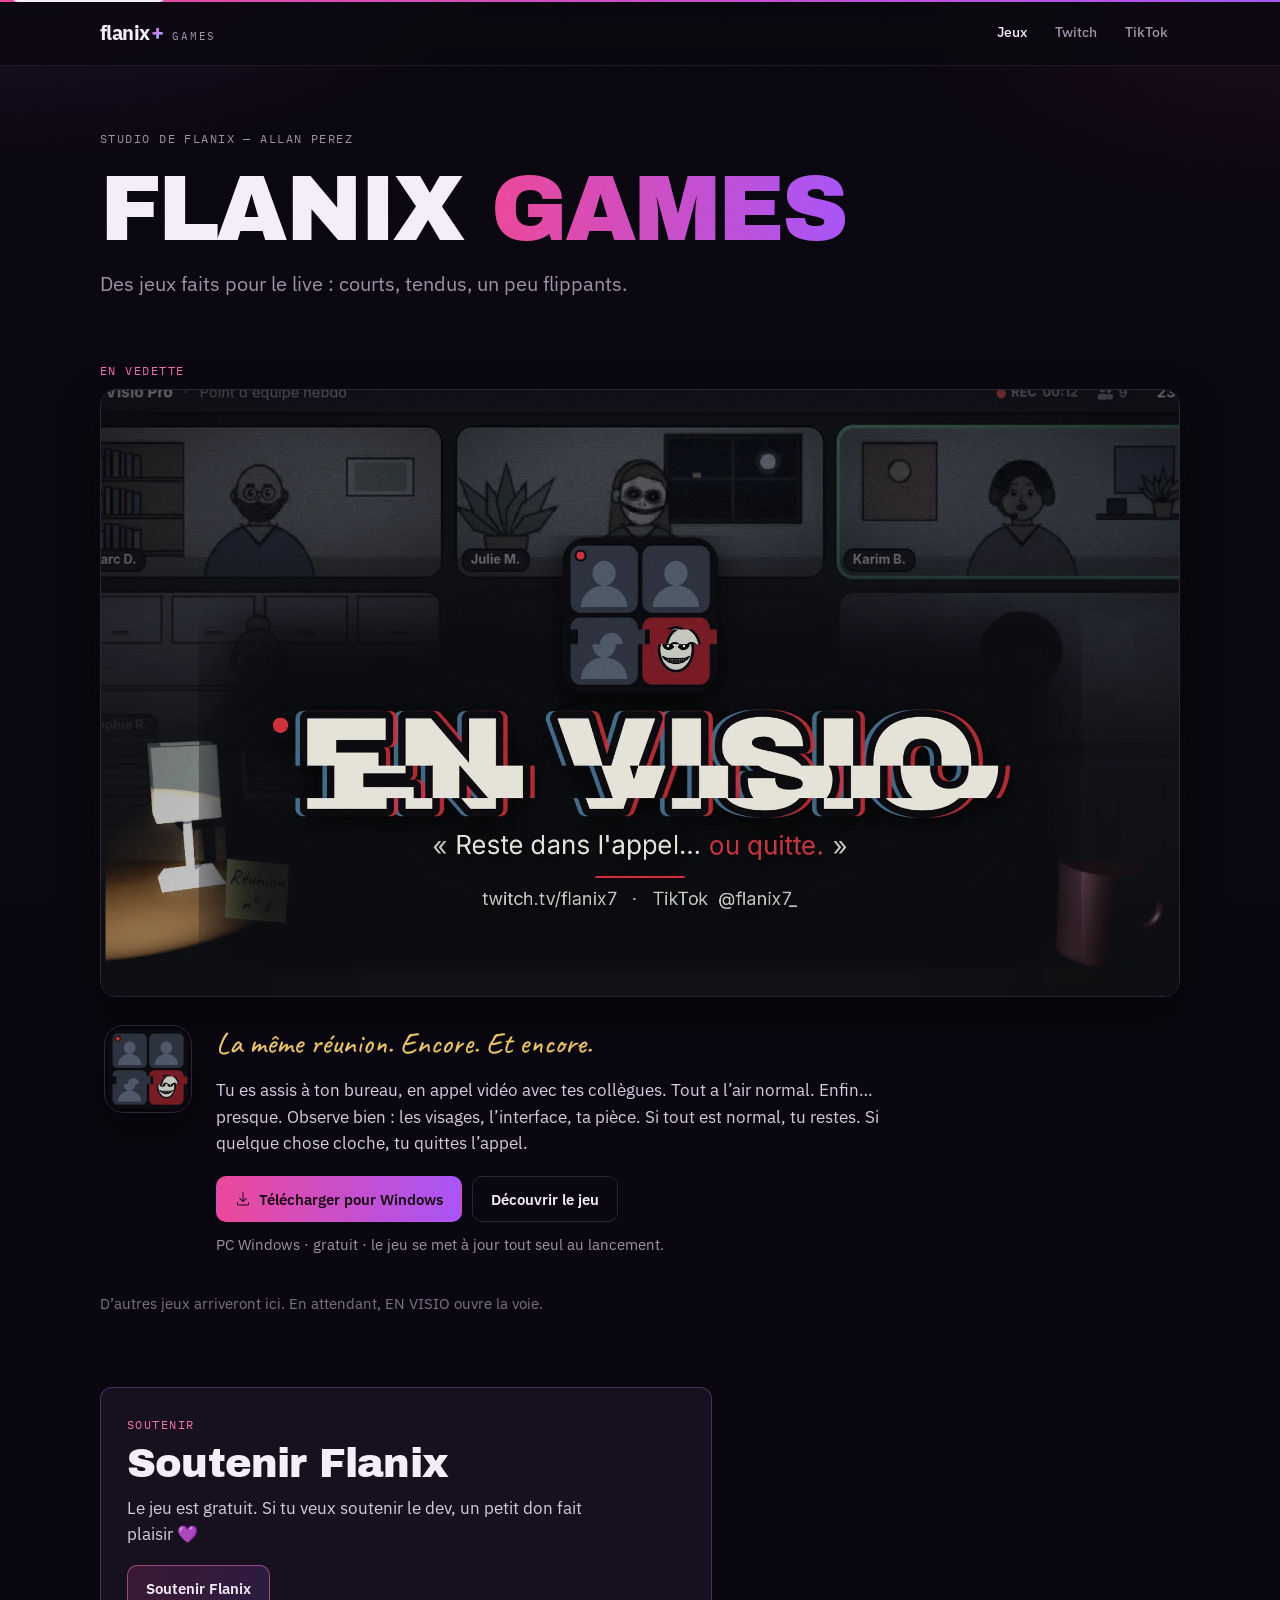
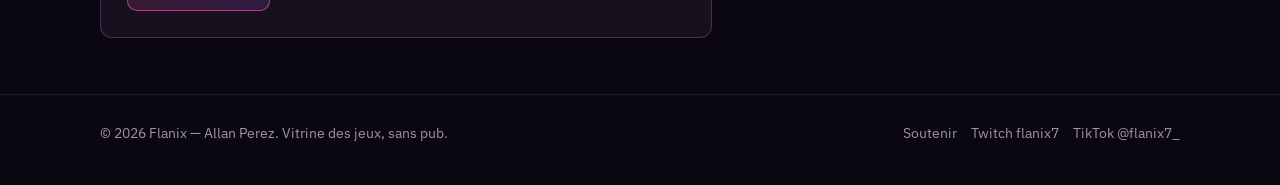
==== index.html @ 28de97d1 "Mise à jour du site Flanix Games" ====
<!DOCTYPE html>
<html lang="fr" data-root=".">
<head>
  <meta charset="utf-8">
  <meta name="viewport" content="width=device-width, initial-scale=1">
  <title>Flanix Games — les jeux de Flanix</title>
  <meta name="description" content="Flanix Games, les jeux de Flanix (Allan Perez). EN VISIO : une horreur à anomalies dans une visio de nuit. Disponible sur PC Windows.">
  <meta name="theme-color" content="#0b0710">
  <meta name="color-scheme" content="dark">
  <link rel="canonical" href="https://flanix7.github.io/">
  <meta property="og:title" content="Flanix Games — les jeux de Flanix">
  <meta property="og:description" content="Des jeux faits pour le live — courts, tendus, un peu flippants. Premier jeu : EN VISIO, disponible sur PC Windows.">
  <meta property="og:type" content="website">
  <meta property="og:url" content="https://flanix7.github.io/">
  <meta property="og:image" content="https://flanix7.github.io/assets/img/en-visio/og.jpg">
  <meta property="og:locale" content="fr_FR">
  <meta name="twitter:card" content="summary_large_image">
  <link rel="icon" href="assets/img/ui/favicon.svg" type="image/svg+xml">
  <link rel="icon" href="assets/img/ui/favicon-32.png" sizes="32x32" type="image/png">
  <link rel="apple-touch-icon" href="assets/img/ui/apple-touch-icon.png">
  <link rel="preload" href="assets/fonts/archivo-black.woff2" as="font" type="font/woff2" crossorigin>
  <link rel="preload" href="assets/fonts/ibm-plex-sans.woff2" as="font" type="font/woff2" crossorigin>
  <link rel="preload" href="assets/fonts/caveat.woff2" as="font" type="font/woff2" crossorigin>
  <link rel="stylesheet" href="css/style.css">
</head>
<body>
  <a class="skip" href="#contenu">Aller au contenu</a>
  <header class="site-header">
    <div class="wrap nav">
      <a class="logo" href="index.html" aria-label="Flanix Games, accueil">
        <span class="logo-word">flanix</span><span class="logo-plus" aria-hidden="true">+</span>
        <span class="logo-games">Games</span>
      </a>
      <nav class="menu" aria-label="Navigation">
        <a href="#jeux">Jeux</a>
        <a class="ext" href="https://twitch.tv/flanix7" target="_blank" rel="noopener noreferrer">Twitch</a>
        <a class="ext" href="https://www.tiktok.com/@flanix7_" target="_blank" rel="noopener noreferrer">TikTok</a>
      </nav>
    </div>
  </header>

  <main id="contenu">
    <section class="hero">
      <div class="wrap">
        <p class="hero-kicker">Studio de Flanix — Allan Perez</p>
        <h1>Flanix <span class="games">Games</span></h1>
        <p class="tagline">Des jeux faits pour le live&nbsp;: courts, tendus, un peu flippants.</p>
      </div>
    </section>

    <section class="section featured-section" id="jeux">
      <div class="wrap">
        <p class="kicker">En vedette</p>
        <h2 class="visually-hidden">EN VISIO</h2>

        <article class="featured">
          <a class="featured-banner" href="jeux/en-visio.html">
            <img
              src="assets/img/en-visio/banner-960.webp"
              srcset="assets/img/en-visio/banner-960.webp 960w, assets/img/en-visio/banner.webp 1920w"
              sizes="(max-width: 720px) 100vw, 1080px"
              width="1920"
              height="1080"
              alt="Bannière d’EN VISIO : une visio de nuit, le logo grille glitch, et la phrase Reste dans l’appel… ou quitte.">
          </a>

          <div class="featured-body">
            <img class="featured-icon" src="assets/img/en-visio/icon.png" width="96" height="96" alt="">
            <div class="featured-text">
              <p class="hand featured-hand">La même réunion. Encore. Et encore.</p>
              <p class="featured-pitch">Tu es assis à ton bureau, en appel vidéo avec tes collègues. Tout a l’air normal. Enfin… presque. Observe bien&nbsp;: les visages, l’interface, ta pièce. Si tout est normal, tu restes. Si quelque chose cloche, tu quittes l’appel.</p>
              <div class="hero-actions">
                <a class="btn btn-primary btn-dl" href="https://github.com/Flanix7/en-visio/releases/latest">
                  <svg width="16" height="16" viewBox="0 0 16 16" aria-hidden="true" fill="currentColor"><path d="M8.5 1.5a.5.5 0 0 0-1 0v7.8L5.15 7.05a.5.5 0 1 0-.7.7l3.2 3.2a.5.5 0 0 0 .7 0l3.2-3.2a.5.5 0 1 0-.7-.7L8.5 9.3V1.5ZM2.5 11a.5.5 0 0 0-.5.5V13a1.5 1.5 0 0 0 1.5 1.5h9A1.5 1.5 0 0 0 14 13v-1.5a.5.5 0 0 0-1 0V13a.5.5 0 0 1-.5.5h-9A.5.5 0 0 1 3 13v-1.5a.5.5 0 0 0-.5-.5Z"/></svg>
                  Télécharger pour Windows
                </a>
                <a class="btn btn-ghost" href="jeux/en-visio.html">Découvrir le jeu</a>
              </div>
              <p class="dl-note">PC Windows · gratuit · le jeu se met à jour tout seul au lancement.</p>
            </div>
          </div>
        </article>

        <p class="coming-note">D’autres jeux arriveront ici. En attendant, EN VISIO ouvre la voie.</p>
      </div>
    </section>

    <section class="section support-section" id="soutenir">
      <div class="wrap">
        <div class="support-box">
          <p class="kicker">Soutenir</p>
          <h2>Soutenir Flanix</h2>
          <p class="support-text">Le jeu est gratuit. Si tu veux soutenir le dev, un petit don fait plaisir&nbsp;💜</p>
          <a class="btn btn-support" href="https://revolut.me/allanperez79" target="_blank" rel="noopener noreferrer">
            Soutenir Flanix
          </a>
        </div>
      </div>
    </section>
  </main>

  <footer class="site-footer">
    <div class="wrap footer-inner">
      <p>© 2026 Flanix — Allan Perez. Vitrine des jeux, sans pub.</p>
      <nav class="footer-links" aria-label="Réseaux">
        <a href="#soutenir">Soutenir</a>
        <a href="https://twitch.tv/flanix7" target="_blank" rel="noopener noreferrer">Twitch flanix7</a>
        <a href="https://www.tiktok.com/@flanix7_" target="_blank" rel="noopener noreferrer">TikTok @flanix7_</a>
      </nav>
    </div>
  </footer>
  <script src="js/main.js" defer></script>
</body>
</html>
---- css/style.css ----
/* Flanix Games — vitrine statique
   Polices auto-hébergées (OFL). Ajouter un jeu : voir README.md et data/games.json */

@font-face {
  font-family: "Archivo Black";
  src: url("../assets/fonts/archivo-black.woff2") format("woff2");
  font-weight: 400;
  font-style: normal;
  font-display: swap;
}
@font-face {
  font-family: "IBM Plex Sans";
  src: url("../assets/fonts/ibm-plex-sans.woff2") format("woff2-variations");
  font-weight: 100 700;
  font-stretch: 75% 100%;
  font-style: normal;
  font-display: swap;
}
@font-face {
  font-family: "IBM Plex Sans";
  src: url("../assets/fonts/ibm-plex-sans-italic.woff2") format("woff2-variations");
  font-weight: 100 700;
  font-stretch: 75% 100%;
  font-style: italic;
  font-display: swap;
}
@font-face {
  font-family: "Caveat";
  src: url("../assets/fonts/caveat.woff2") format("woff2-variations");
  font-weight: 100 700;
  font-style: normal;
  font-display: swap;
}
@font-face {
  font-family: "IBM Plex Mono";
  src: url("../assets/fonts/ibm-plex-mono.woff2") format("woff2");
  font-weight: 400;
  font-style: normal;
  font-display: swap;
}

:root {
  --bg: #0b0710;
  --bg-2: #110b16;
  --card: #17111f;
  --card-2: #1c1526;
  --line: #2c2438;
  --line-2: rgba(255, 255, 255, 0.08);
  --text: #f4eef8;
  --muted: #9d93a8;
  --muted-2: #7a7286;
  --purple: #c084fc;
  --purple-2: #a855f7;
  --pink: #f472b6;
  --pink-hot: #ec4899;
  --cyan: #5eead4;
  --danger: #f87171;
  --ok: #6ee7b7;
  --grad: linear-gradient(90deg, #ec4899 0%, #a855f7 100%);
  --plus: linear-gradient(135deg, #ff4d9a 0%, #c084fc 52%, #5eead4 100%);
  --shadow: 0 18px 40px rgba(0, 0, 0, 0.45);
  --radius: 12px;
  --max: 1080px;
  --nav-h: 66px;
  --font: "IBM Plex Sans", "Segoe UI", sans-serif;
  --display: "Archivo Black", "Arial Black", sans-serif;
  --mono: "IBM Plex Mono", ui-monospace, monospace;
  --hand: "Caveat", "Segoe Script", cursive;
}

*, *::before, *::after { box-sizing: border-box; }
html { scroll-behavior: smooth; }
@media (prefers-reduced-motion: reduce) {
  html { scroll-behavior: auto; }
  *, *::before, *::after {
    animation-duration: 0.01ms !important;
    animation-iteration-count: 1 !important;
    transition-duration: 0.01ms !important;
  }
}

body {
  margin: 0;
  background: var(--bg);
  color: var(--text);
  font-family: var(--font);
  font-size: 17px;
  line-height: 1.55;
  font-weight: 400;
  min-height: 100vh;
  -webkit-font-smoothing: antialiased;
}

/* Ambiance : halo violet/rose + grain, sans « orbes » flous partout */
body::before {
  content: "";
  position: fixed;
  inset: 0;
  pointer-events: none;
  z-index: -1;
  background:
    radial-gradient(900px 420px at 0% -10%, rgba(168, 85, 247, 0.16), transparent 60%),
    radial-gradient(700px 380px at 100% 0%, rgba(236, 72, 153, 0.08), transparent 55%),
    var(--bg);
}
body::after {
  content: "";
  position: fixed;
  inset: 0;
  pointer-events: none;
  z-index: 200;
  opacity: 0.045;
  background-image: url("../assets/img/ui/noise.png");
  background-size: 160px 160px;
  mix-blend-mode: overlay;
}

img, video { max-width: 100%; height: auto; display: block; }
a { color: var(--purple); }
a:hover { color: var(--pink); }

.skip {
  position: absolute;
  left: 12px;
  top: -40px;
  z-index: 300;
  background: var(--text);
  color: var(--bg);
  padding: 8px 12px;
  border-radius: 6px;
  font-weight: 600;
  text-decoration: none;
}
.skip:focus { top: 12px; }

.wrap {
  width: min(var(--max), calc(100% - 40px));
  margin-inline: auto;
}

/* ——— Nav ——— */
.site-header {
  position: sticky;
  top: 0;
  z-index: 50;
  height: var(--nav-h);
  border-bottom: 1px solid var(--line-2);
  background: rgba(11, 7, 16, 0.86);
  backdrop-filter: blur(12px);
}
.site-header::before {
  content: "";
  position: absolute;
  left: 0; right: 0; top: 0;
  height: 2px;
  background: var(--grad);
}
.nav {
  height: var(--nav-h);
  display: flex;
  align-items: center;
  justify-content: space-between;
  gap: 16px;
}
.logo {
  display: flex;
  align-items: baseline;
  gap: 8px;
  text-decoration: none;
  color: var(--text);
  line-height: 1;
}
.logo:hover { color: var(--text); }
.logo-word {
  font-family: var(--font);
  font-weight: 700;
  font-size: 20px;
  letter-spacing: -0.03em;
}
.logo-plus {
  background: var(--plus);
  -webkit-background-clip: text;
  background-clip: text;
  color: transparent;
  font-weight: 700;
  font-size: 22px;
  margin-left: -6px;
  line-height: 0.8;
}
.logo-games {
  font-family: var(--mono);
  font-size: 11px;
  letter-spacing: 0.16em;
  text-transform: uppercase;
  color: var(--muted);
  font-weight: 400;
}
.menu {
  display: flex;
  align-items: center;
  gap: 4px;
}
.menu a {
  color: var(--text);
  text-decoration: none;
  font-size: 14px;
  font-weight: 500;
  padding: 8px 12px;
  border-radius: 999px;
}
.menu a:hover { background: rgba(255, 255, 255, 0.06); color: var(--text); }
.menu a.ext { color: var(--muted); }
.menu a.ext:hover { color: var(--text); }

/* ——— Hero accueil ——— */
.hero {
  padding: 64px 0 28px;
}
.hero-kicker {
  font-family: var(--mono);
  font-size: 12px;
  letter-spacing: 0.12em;
  text-transform: uppercase;
  color: var(--muted);
  margin: 0 0 18px;
}
.hero h1 {
  font-family: var(--display);
  font-weight: 400;
  font-size: clamp(48px, 9vw, 92px);
  line-height: 0.92;
  letter-spacing: -0.03em;
  margin: 0 0 18px;
  text-transform: uppercase;
}
.hero h1 .games {
  background: var(--grad);
  -webkit-background-clip: text;
  background-clip: text;
  color: transparent;
}
.tagline {
  margin: 0 0 28px;
  max-width: 28em;
  color: var(--muted);
  font-size: clamp(17px, 2vw, 20px);
  font-weight: 400;
  line-height: 1.45;
}
.hero-actions {
  display: flex;
  flex-wrap: wrap;
  gap: 10px;
  margin-bottom: 8px;
}

.btn {
  display: inline-flex;
  align-items: center;
  justify-content: center;
  gap: 8px;
  text-decoration: none;
  font-weight: 600;
  font-size: 15px;
  line-height: 1;
  padding: 13px 18px;
  border-radius: 10px;
  border: 1px solid transparent;
  cursor: pointer;
  color: var(--text);
  min-height: 46px;
}
.btn-primary {
  background: var(--grad);
  color: #1a0a14;
  border-color: transparent;
}
.btn-primary:hover { filter: brightness(1.08); color: #1a0a14; }
.btn-ghost {
  background: transparent;
  border-color: var(--line);
  color: var(--text);
}
.btn-ghost:hover { background: rgba(255, 255, 255, 0.05); color: var(--text); }
.btn-dl {
  min-width: 200px;
  position: relative;
}
.btn .badge {
  font-family: var(--mono);
  font-size: 10px;
  letter-spacing: 0.06em;
  text-transform: uppercase;
  font-weight: 400;
  background: rgba(0, 0, 0, 0.28);
  color: inherit;
  padding: 3px 6px;
  border-radius: 999px;
}
.btn-primary .badge { background: rgba(26, 10, 20, 0.2); }
.btn svg { flex: 0 0 auto; }

/* ——— Sections ——— */
.section { padding: 28px 0 64px; }
.kicker {
  font-family: var(--mono);
  font-size: 12px;
  letter-spacing: 0.12em;
  text-transform: uppercase;
  color: var(--pink);
  margin: 0 0 8px;
}
.section h2, .block-title {
  font-family: var(--display);
  font-weight: 400;
  font-size: clamp(28px, 4vw, 40px);
  letter-spacing: -0.02em;
  line-height: 1.05;
  margin: 0 0 22px;
}

/* ——— Grille de jeux ——— */
.games-grid {
  display: grid;
  grid-template-columns: repeat(auto-fit, minmax(280px, 1fr));
  gap: 20px;
  align-items: stretch;
}
.game-card {
  display: flex;
  flex-direction: column;
  height: 100%;
  background: var(--card);
  border: 1px solid var(--line);
  border-radius: var(--radius);
  overflow: hidden;
  text-decoration: none;
  color: inherit;
  transition: border-color 0.15s ease, transform 0.15s ease;
}
a.game-card:hover,
a.game-card:focus-visible {
  border-color: rgba(192, 132, 252, 0.55);
  transform: translateY(-2px);
  color: inherit;
}
.game-card-media {
  position: relative;
  aspect-ratio: 16 / 9;
  background: #08060c;
  overflow: hidden;
}
.game-card-media img {
  width: 100%;
  height: 100%;
  object-fit: cover;
}
.game-card-status {
  position: absolute;
  top: 10px;
  left: 10px;
  font-family: var(--mono);
  font-size: 10px;
  letter-spacing: 0.08em;
  text-transform: uppercase;
  background: rgba(11, 7, 16, 0.82);
  color: var(--pink);
  border: 1px solid rgba(244, 114, 182, 0.4);
  padding: 4px 8px;
  border-radius: 999px;
}
.game-card-body { padding: 16px 16px 18px; }
.game-card h3 {
  font-family: var(--display);
  font-weight: 400;
  font-size: 22px;
  letter-spacing: 0.01em;
  margin: 0 0 6px;
}
.game-card p {
  margin: 0 0 12px;
  color: var(--muted);
  font-size: 14.5px;
  line-height: 1.45;
}
.tags {
  display: flex;
  flex-wrap: wrap;
  gap: 6px;
  margin: 0;
  padding: 0;
  list-style: none;
}
.tags li {
  font-family: var(--mono);
  font-size: 11px;
  color: var(--muted);
  border: 1px solid var(--line);
  padding: 3px 8px;
  border-radius: 999px;
}

.game-card--soon {
  justify-content: flex-start;
  align-items: flex-start;
  padding: 28px 20px;
  border-style: dashed;
  background: transparent;
  color: var(--muted);
}
.game-card--soon strong {
  display: block;
  font-family: var(--display);
  font-weight: 400;
  font-size: 20px;
  color: var(--muted);
  margin: 8px 0 6px;
}
.game-card--soon p { margin: 0; }

/* ——— Page jeu ——— */
.crumb {
  font-family: var(--mono);
  font-size: 12px;
  color: var(--muted);
  margin: 0 0 18px;
  grid-column: 1 / -1;
}
.crumb a { color: var(--muted); text-decoration: none; }
.crumb a:hover { color: var(--text); }
.crumb span { opacity: 0.5; margin: 0 8px; }

.game-hero {
  padding: 36px 0 20px;
}
.game-hero-main {
  display: grid;
  grid-template-columns: auto 1fr;
  gap: 8px 28px;
  align-items: start;
}
.game-hero-icon {
  width: 88px;
  height: 88px;
  border-radius: 20px;
  overflow: hidden;
  border: 1px solid var(--line);
  box-shadow: var(--shadow);
}
.game-hero-icon img { width: 100%; height: 100%; object-fit: cover; }
.game-hero-text { min-width: 0; }
.game-hero h1 {
  font-family: var(--display);
  font-weight: 400;
  font-size: clamp(40px, 7vw, 72px);
  letter-spacing: -0.02em;
  line-height: 0.95;
  margin: 0 0 6px;
  text-transform: uppercase;
}
.hand {
  font-family: var(--hand);
  font-weight: 500;
  font-size: clamp(22px, 3vw, 30px);
  color: #e8c36a;
  margin: 0 0 16px;
  line-height: 1.2;
}
.pitch {
  margin: 0 0 22px;
  max-width: 40em;
  color: #d4cce0;
}
.pitch p { margin: 0 0 0.7em; }
.pitch p:last-child { margin-bottom: 0; }
.dl-row {
  display: flex;
  flex-wrap: wrap;
  gap: 10px;
  align-items: center;
}
.dl-note, .iphone-note, .itch-note {
  margin: 12px 0 0;
  color: var(--muted);
  font-size: 14.5px;
}
.iphone-note { color: var(--muted-2); font-size: 13.5px; }

.video-block { padding-top: 12px; }
.video-frame {
  position: relative;
  border-radius: 14px;
  overflow: hidden;
  border: 1px solid var(--line);
  background: #000;
  box-shadow: var(--shadow);
  aspect-ratio: 16 / 9;
}
.video-frame video {
  width: 100%;
  height: 100%;
  object-fit: contain;
  background: #000;
}

/* Principe */
.rules {
  display: grid;
  grid-template-columns: 1fr 1fr;
  gap: 14px;
}
.rule {
  background: var(--card);
  border: 1px solid var(--line);
  border-radius: var(--radius);
  padding: 18px 18px 16px;
}
.rule .n {
  font-family: var(--mono);
  font-size: 11px;
  letter-spacing: 0.1em;
  text-transform: uppercase;
  color: var(--pink);
  margin: 0 0 8px;
}
.rule h3 {
  margin: 0 0 8px;
  font-size: 18px;
  font-weight: 600;
}
.rule p { margin: 0; color: var(--muted); font-size: 15px; }
.rule.stay { border-color: rgba(110, 231, 183, 0.25); }
.rule.leave { border-color: rgba(248, 113, 113, 0.28); }
.rule.stay .n { color: var(--ok); }
.rule.leave .n { color: var(--danger); }

.features {
  display: grid;
  grid-template-columns: 1fr 1fr;
  gap: 14px;
}
.feature {
  padding: 4px 0 8px;
  border-top: 1px solid var(--line);
}
.feature h3 {
  margin: 12px 0 6px;
  font-size: 16px;
  font-weight: 600;
}
.feature p { margin: 0; color: var(--muted); font-size: 14.5px; }

/* Galerie */
.shots {
  display: grid;
  grid-template-columns: 1fr 1fr;
  gap: 12px;
}
.shots figure {
  margin: 0;
  position: relative;
}
.shots a {
  display: block;
  border-radius: 10px;
  overflow: hidden;
  border: 1px solid var(--line);
  background: #08060c;
  color: inherit;
}
.shots a:hover { border-color: rgba(192, 132, 252, 0.5); }
.shots img { width: 100%; height: auto; }
.shots figcaption,
.anomalies figcaption {
  font-size: 13px;
  color: var(--muted);
  padding: 8px 2px 0;
}
.shots--wide { grid-column: 1 / -1; }

.anomalies {
  display: grid;
  grid-template-columns: 1fr;
  gap: 12px;
  margin-top: 12px;
}
@media (min-width: 700px) {
  .anomalies { grid-template-columns: 1fr 1fr; }
}
.anomalies a {
  display: block;
  border-radius: 10px;
  overflow: hidden;
  border: 1px solid var(--line);
  background: #08060c;
}
.anomalies a:hover { border-color: rgba(192, 132, 252, 0.5); }
.anomalies img { width: 100%; height: auto; }

/* Téléchargement */
#telecharger {
  scroll-margin-top: 86px;
}
.download-box, .tip, .reqs, .credits-box {
  background: var(--card);
  border: 1px solid var(--line);
  border-radius: var(--radius);
  padding: 22px 22px 20px;
  margin: 0 0 16px;
}
.download-box h3, .tip h3, .reqs h3, .credits-box h3 {
  margin: 0 0 12px;
  font-size: 16px;
  font-weight: 600;
}
.reqs ul, .credits-box ul {
  margin: 0;
  padding: 0 0 0 18px;
  color: var(--muted);
}
.reqs li, .credits-box li { margin: 0 0 6px; }
.credits-box p { margin: 0 0 8px; color: var(--muted); }
.credits-box p:last-child { margin: 0; }
.tip {
  border-color: rgba(192, 132, 252, 0.28);
}
.tip p { margin: 0; color: #d4cce0; font-size: 15px; }
.tip kbd, .mono-key {
  font-family: var(--mono);
  font-size: 0.95em;
  font-weight: 500;
  color: var(--purple);
  white-space: nowrap;
}

/* Lightbox */
.lightbox {
  position: fixed;
  inset: 0;
  z-index: 250;
  background: rgba(5, 3, 8, 0.92);
  display: none;
  align-items: center;
  justify-content: center;
  padding: 24px 16px 40px;
  flex-direction: column;
}
.lightbox.is-open { display: flex; }
.lightbox img {
  max-width: min(1200px, 100%);
  max-height: calc(100vh - 110px);
  width: auto;
  height: auto;
  border-radius: 8px;
  box-shadow: var(--shadow);
}
.lightbox p {
  margin: 12px 0 0;
  color: var(--muted);
  font-size: 14px;
}
.lightbox-close, .lightbox-nav {
  position: absolute;
  background: rgba(255, 255, 255, 0.08);
  color: var(--text);
  border: 1px solid var(--line);
  border-radius: 999px;
  width: 42px;
  height: 42px;
  cursor: pointer;
  font-size: 22px;
  line-height: 1;
}
.lightbox-close { top: 16px; right: 16px; }
.lightbox-nav.prev { left: 12px; top: 50%; transform: translateY(-50%); }
.lightbox-nav.next { right: 12px; top: 50%; transform: translateY(-50%); }
.lightbox-close:hover, .lightbox-nav:hover { background: rgba(255, 255, 255, 0.16); }

/* ——— Footer ——— */
.site-footer {
  border-top: 1px solid var(--line-2);
  padding: 28px 0 40px;
  color: var(--muted);
  font-size: 14px;
}
.footer-inner {
  display: flex;
  flex-wrap: wrap;
  gap: 12px 28px;
  justify-content: space-between;
  align-items: flex-start;
}
.footer-links { display: flex; gap: 14px; flex-wrap: wrap; }
.footer-links a { color: var(--muted); text-decoration: none; }
.footer-links a:hover { color: var(--text); }
.site-footer p { margin: 0; }

/* Focus */
:focus-visible {
  outline: 2px solid var(--pink);
  outline-offset: 3px;
}

/* ——— Responsive ——— */
@media (max-width: 720px) {
  .wrap { width: min(var(--max), calc(100% - 32px)); }
  .hero { padding: 36px 0 16px; }
  .game-hero { padding-top: 24px; }
  .game-hero-main {
    grid-template-columns: 1fr;
    gap: 14px;
  }
  .game-hero-icon { width: 72px; height: 72px; border-radius: 16px; }
  .rules, .features, .shots { grid-template-columns: 1fr; }
  .menu a { padding: 8px 9px; }
  .btn-dl { min-width: 0; }
  .hero-actions, .dl-row { flex-direction: column; align-items: stretch; }
  .hero-actions .btn, .dl-row .btn { width: 100%; }
  .nav { gap: 8px; }
  .logo-games { display: none; }
}
@media (max-width: 420px) {
  .menu a.ext { padding: 8px 8px; }
  .hero h1 { font-size: 42px; }
}


/* ——— Accueil : jeu en vedette (pas une vitrine « store ») ——— */
.visually-hidden {
  position: absolute;
  width: 1px;
  height: 1px;
  padding: 0;
  margin: -1px;
  overflow: hidden;
  clip: rect(0, 0, 0, 0);
  white-space: nowrap;
  border: 0;
}
.featured-section { padding-top: 8px; }
.featured {
  display: flex;
  flex-direction: column;
  gap: 0;
}
.featured-banner {
  display: block;
  border-radius: 16px;
  overflow: hidden;
  border: 1px solid var(--line);
  background: #08060c;
  box-shadow: var(--shadow);
  color: inherit;
}
.featured-banner:hover { border-color: rgba(192, 132, 252, 0.5); }
.featured-banner img {
  width: 100%;
  height: auto;
  display: block;
}
.featured-body {
  display: grid;
  grid-template-columns: auto 1fr;
  gap: 20px 24px;
  padding: 28px 4px 8px;
  align-items: start;
}
.featured-icon {
  width: 88px;
  height: 88px;
  border-radius: 20px;
  border: 1px solid var(--line);
  box-shadow: var(--shadow);
  background: #08060c;
}
.featured-text { min-width: 0; }
.featured-hand { margin-top: 0; }
.featured-pitch {
  margin: 0 0 20px;
  max-width: 42em;
  color: #d4cce0;
}
.coming-note {
  margin: 28px 0 0;
  color: var(--muted-2);
  font-size: 14.5px;
  max-width: 36em;
}

/* Bannière pleine largeur, page jeu */
.banner-bleed {
  background: #08060c;
  border-bottom: 1px solid var(--line-2);
}
.banner-bleed img {
  width: 100%;
  max-width: 1440px;
  height: auto;
  margin: 0 auto;
  display: block;
}

/* Logo typographique EN VISIO (proposition C) */
.game-hero h1 { margin: 0 0 8px; }
.wordmark {
  display: block;
  width: min(540px, 100%);
  height: auto;
}

.shots-span { grid-column: 1 / -1; }
.shots-span img { width: 100%; height: auto; }

@media (max-width: 720px) {
  .featured-body {
    grid-template-columns: 1fr;
    gap: 14px;
    padding-top: 20px;
  }
  .featured-icon { width: 72px; height: 72px; border-radius: 16px; }
  .wordmark { width: min(420px, 100%); }
  .hero { padding: 32px 0 8px; }
}


/* Soutenir Flanix — don optionnel, via Revolut */
.support-section {
  padding-top: 8px;
  padding-bottom: 56px;
}
.support-box {
  background: var(--card);
  border: 1px solid rgba(192, 132, 252, 0.28);
  border-radius: var(--radius);
  padding: 28px 26px 26px;
  max-width: 36em;
}
.support-box h2 {
  margin-bottom: 10px;
}
.support-text {
  margin: 0 0 18px;
  color: #d4cce0;
  max-width: 28em;
}
.btn-support {
  background: transparent;
  border: 1px solid rgba(244, 114, 182, 0.55);
  color: var(--text);
  background-image: linear-gradient(90deg, rgba(236, 72, 153, 0.16), rgba(168, 85, 247, 0.16));
}
.btn-support:hover {
  border-color: rgba(244, 114, 182, 0.9);
  color: var(--text);
  filter: brightness(1.08);
}
#soutenir { scroll-margin-top: 86px; }
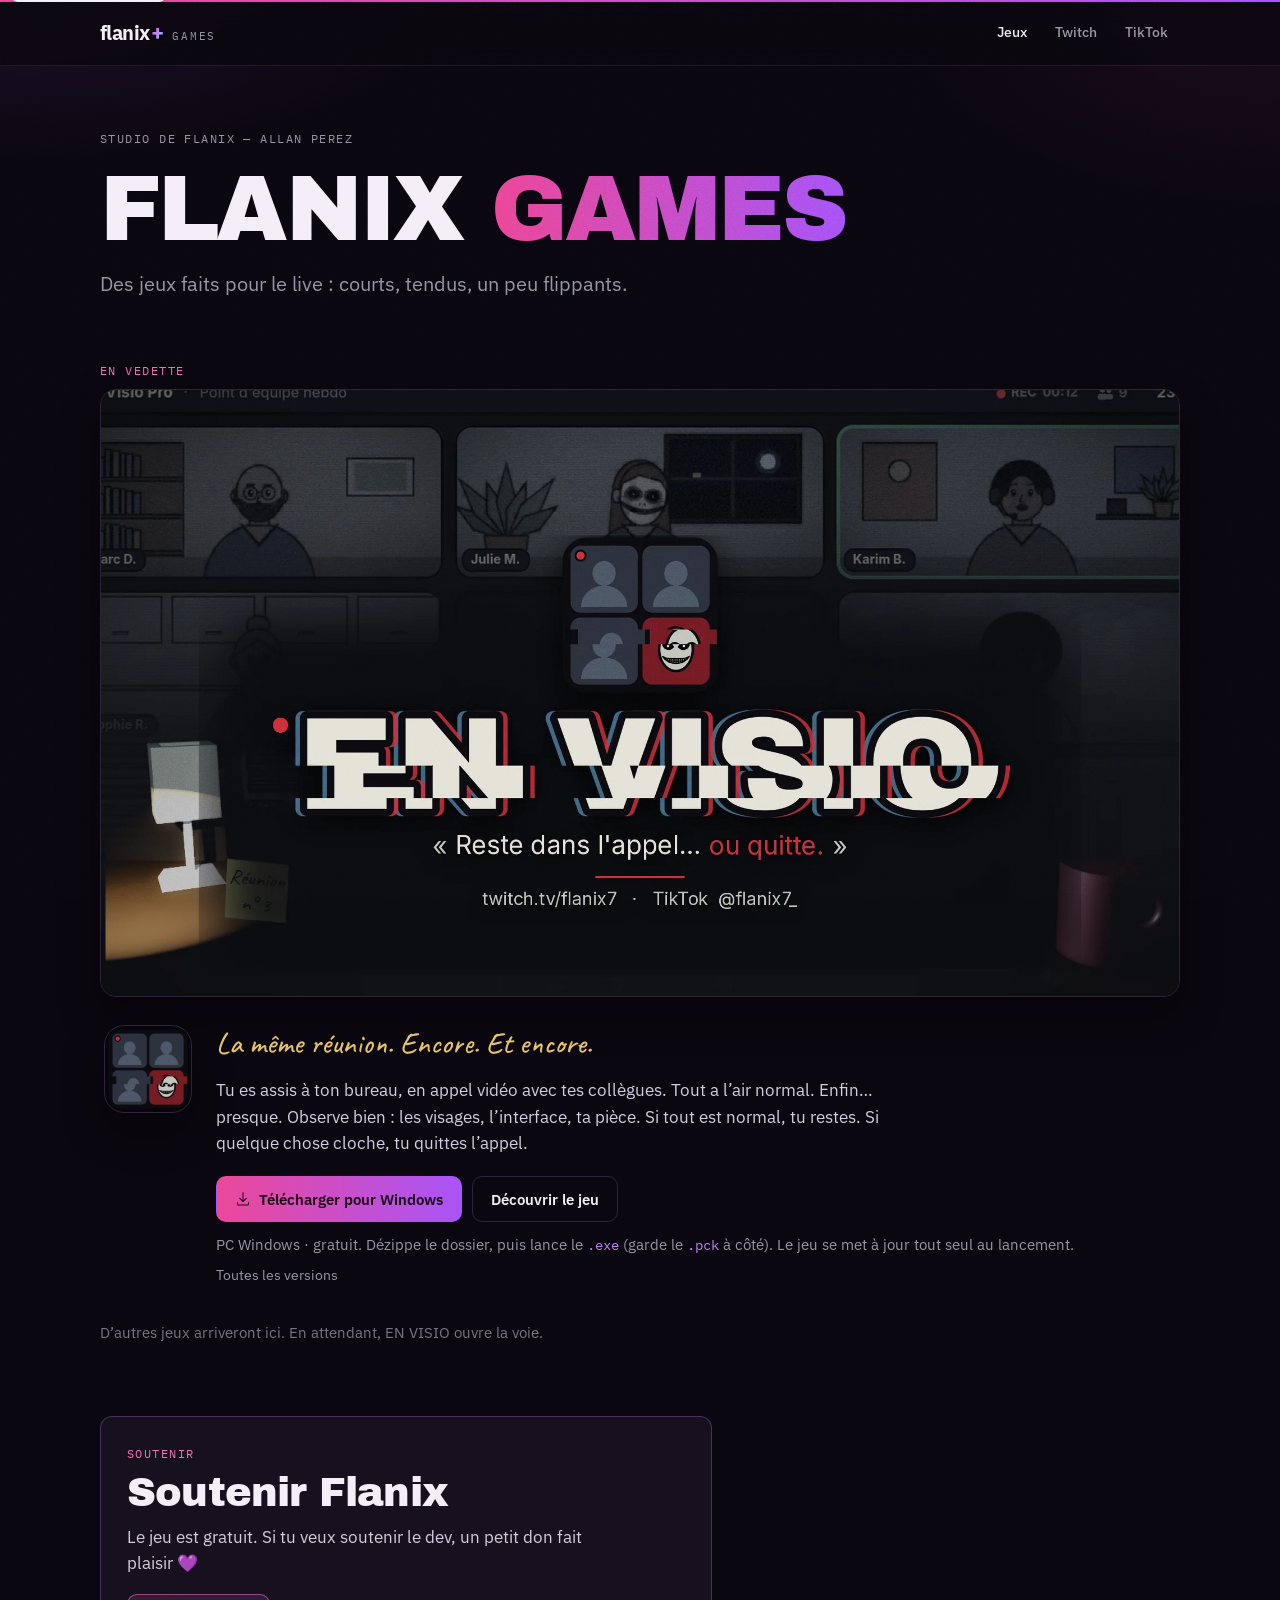
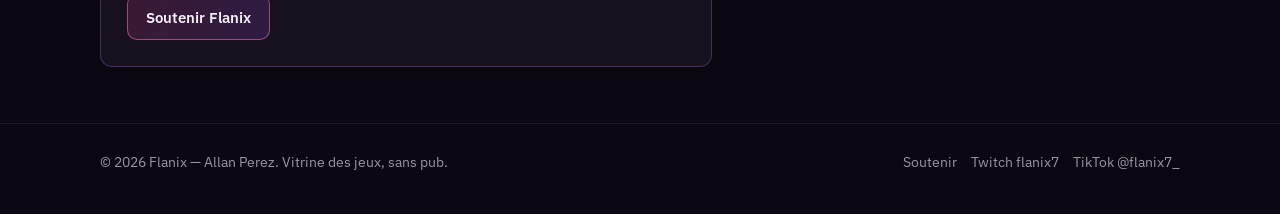
==== commit f699594c: "Mise à jour du site Flanix Games" ====
--- a/index.html
+++ b/index.html
@@ -70,13 +70,14 @@
               <p class="hand featured-hand">La même réunion. Encore. Et encore.</p>
               <p class="featured-pitch">Tu es assis à ton bureau, en appel vidéo avec tes collègues. Tout a l’air normal. Enfin… presque. Observe bien&nbsp;: les visages, l’interface, ta pièce. Si tout est normal, tu restes. Si quelque chose cloche, tu quittes l’appel.</p>
               <div class="hero-actions">
-                <a class="btn btn-primary btn-dl" href="https://github.com/Flanix7/en-visio/releases/latest">
+                <a class="btn btn-primary btn-dl" href="https://github.com/Flanix7/en-visio/releases/latest/download/EN_VISIO_Windows.zip" download="EN_VISIO_Windows.zip">
                   <svg width="16" height="16" viewBox="0 0 16 16" aria-hidden="true" fill="currentColor"><path d="M8.5 1.5a.5.5 0 0 0-1 0v7.8L5.15 7.05a.5.5 0 1 0-.7.7l3.2 3.2a.5.5 0 0 0 .7 0l3.2-3.2a.5.5 0 1 0-.7-.7L8.5 9.3V1.5ZM2.5 11a.5.5 0 0 0-.5.5V13a1.5 1.5 0 0 0 1.5 1.5h9A1.5 1.5 0 0 0 14 13v-1.5a.5.5 0 0 0-1 0V13a.5.5 0 0 1-.5.5h-9A.5.5 0 0 1 3 13v-1.5a.5.5 0 0 0-.5-.5Z"/></svg>
                   Télécharger pour Windows
                 </a>
                 <a class="btn btn-ghost" href="jeux/en-visio.html">Découvrir le jeu</a>
               </div>
-              <p class="dl-note">PC Windows · gratuit · le jeu se met à jour tout seul au lancement.</p>
+              <p class="dl-note">PC Windows · gratuit. Dézippe le dossier, puis lance le <span class="mono-key">.exe</span> (garde le <span class="mono-key">.pck</span> à côté). Le jeu se met à jour tout seul au lancement.</p>
+              <p class="dl-more"><a href="https://github.com/Flanix7/en-visio/releases" target="_blank" rel="noopener noreferrer">Toutes les versions</a></p>
             </div>
           </div>
         </article>
--- a/css/style.css
+++ b/css/style.css
@@ -484,6 +484,12 @@
   color: var(--muted);
   font-size: 14.5px;
 }
+.dl-more {
+  margin: 8px 0 0;
+  font-size: 13.5px;
+}
+.dl-more a { color: var(--muted); text-decoration: none; }
+.dl-more a:hover { color: var(--text); }
 .iphone-note { color: var(--muted-2); font-size: 13.5px; }
 
 .video-block { padding-top: 12px; }
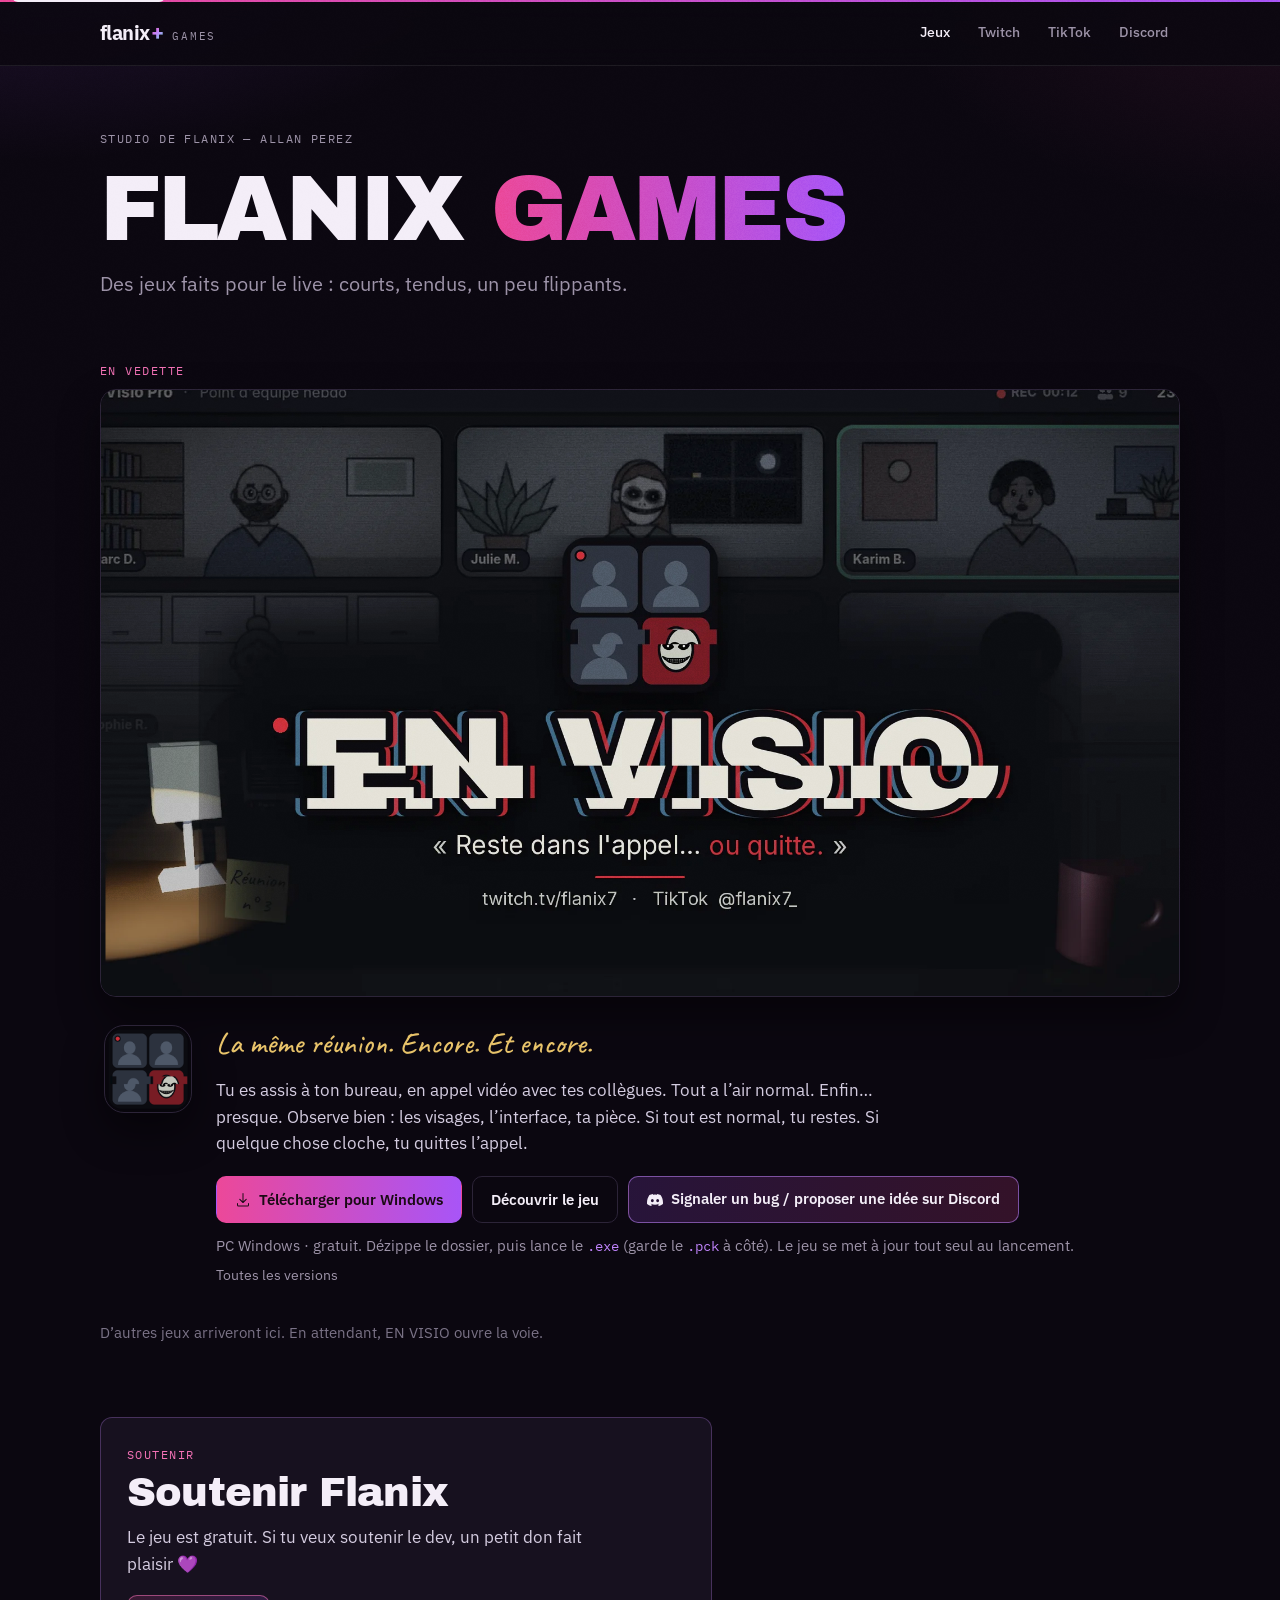
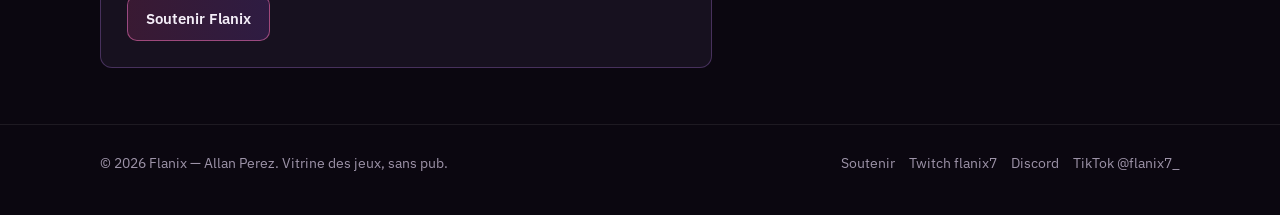
==== commit 7cd1bdcf: "Mise à jour du site Flanix Games" ====
--- a/index.html
+++ b/index.html
@@ -35,6 +35,7 @@
         <a href="#jeux">Jeux</a>
         <a class="ext" href="https://twitch.tv/flanix7" target="_blank" rel="noopener noreferrer">Twitch</a>
         <a class="ext" href="https://www.tiktok.com/@flanix7_" target="_blank" rel="noopener noreferrer">TikTok</a>
+        <a class="ext" href="https://discord.gg/pwP6m9rb8t" target="_blank" rel="noopener noreferrer">Discord</a>
       </nav>
     </div>
   </header>
@@ -75,6 +76,10 @@
                   Télécharger pour Windows
                 </a>
                 <a class="btn btn-ghost" href="jeux/en-visio.html">Découvrir le jeu</a>
+                <a class="btn btn-discord" href="https://discord.gg/pwP6m9rb8t" target="_blank" rel="noopener noreferrer">
+                  <svg width="16" height="16" viewBox="0 0 24 24" aria-hidden="true" fill="currentColor"><path d="M20.317 4.37a19.791 19.791 0 0 0-4.885-1.515.074.074 0 0 0-.079.037c-.21.375-.444.864-.608 1.25a18.27 18.27 0 0 0-5.487 0 12.64 12.64 0 0 0-.617-1.25.077.077 0 0 0-.079-.037A19.736 19.736 0 0 0 3.677 4.37a.07.07 0 0 0-.032.027C.533 9.046-.32 13.58.099 18.057a.082.082 0 0 0 .031.057 19.9 19.9 0 0 0 5.993 3.03.078.078 0 0 0 .084-.028 14.09 14.09 0 0 0 1.226-1.994.076.076 0 0 0-.041-.106 13.107 13.107 0 0 1-1.872-.892.077.077 0 0 1-.008-.128 10.2 10.2 0 0 0 .372-.292.074.074 0 0 1 .077-.01c3.928 1.793 8.18 1.793 12.062 0a.074.074 0 0 1 .078.01c.12.098.246.198.373.292a.077.077 0 0 1-.006.127 12.299 12.299 0 0 1-1.873.892.077.077 0 0 0-.041.107c.36.698.772 1.362 1.225 1.993a.076.076 0 0 0 .084.028 19.839 19.839 0 0 0 6.002-3.03.077.077 0 0 0 .032-.054c.5-5.177-.838-9.674-3.549-13.66a.061.061 0 0 0-.031-.03zM8.02 15.33c-1.183 0-2.157-1.085-2.157-2.419 0-1.333.956-2.419 2.157-2.419 1.21 0 2.176 1.095 2.157 2.42 0 1.333-.956 2.418-2.157 2.418zm7.975 0c-1.183 0-2.157-1.085-2.157-2.419 0-1.333.955-2.419 2.157-2.419 1.21 0 2.176 1.095 2.157 2.42 0 1.333-.946 2.418-2.157 2.418z"/></svg>
+                  Signaler un bug / proposer une idée sur Discord
+                </a>
               </div>
               <p class="dl-note">PC Windows · gratuit. Dézippe le dossier, puis lance le <span class="mono-key">.exe</span> (garde le <span class="mono-key">.pck</span> à côté). Le jeu se met à jour tout seul au lancement.</p>
               <p class="dl-more"><a href="https://github.com/Flanix7/en-visio/releases" target="_blank" rel="noopener noreferrer">Toutes les versions</a></p>
@@ -106,6 +111,7 @@
       <nav class="footer-links" aria-label="Réseaux">
         <a href="#soutenir">Soutenir</a>
         <a href="https://twitch.tv/flanix7" target="_blank" rel="noopener noreferrer">Twitch flanix7</a>
+        <a href="https://discord.gg/pwP6m9rb8t" target="_blank" rel="noopener noreferrer">Discord</a>
         <a href="https://www.tiktok.com/@flanix7_" target="_blank" rel="noopener noreferrer">TikTok @flanix7_</a>
       </nav>
     </div>
--- a/css/style.css
+++ b/css/style.css
@@ -861,3 +861,19 @@
   filter: brightness(1.08);
 }
 #soutenir { scroll-margin-top: 86px; }
+
+/* Discord — retours et idées, branding FLX violet/rose */
+.btn-discord {
+  background: transparent;
+  border: 1px solid rgba(192, 132, 252, 0.55);
+  color: var(--text);
+  background-image: linear-gradient(90deg, rgba(168, 85, 247, 0.18), rgba(236, 72, 153, 0.18));
+  text-align: center;
+  line-height: 1.25;
+  white-space: normal;
+}
+.btn-discord:hover {
+  border-color: rgba(244, 114, 182, 0.95);
+  color: var(--text);
+  filter: brightness(1.08);
+}
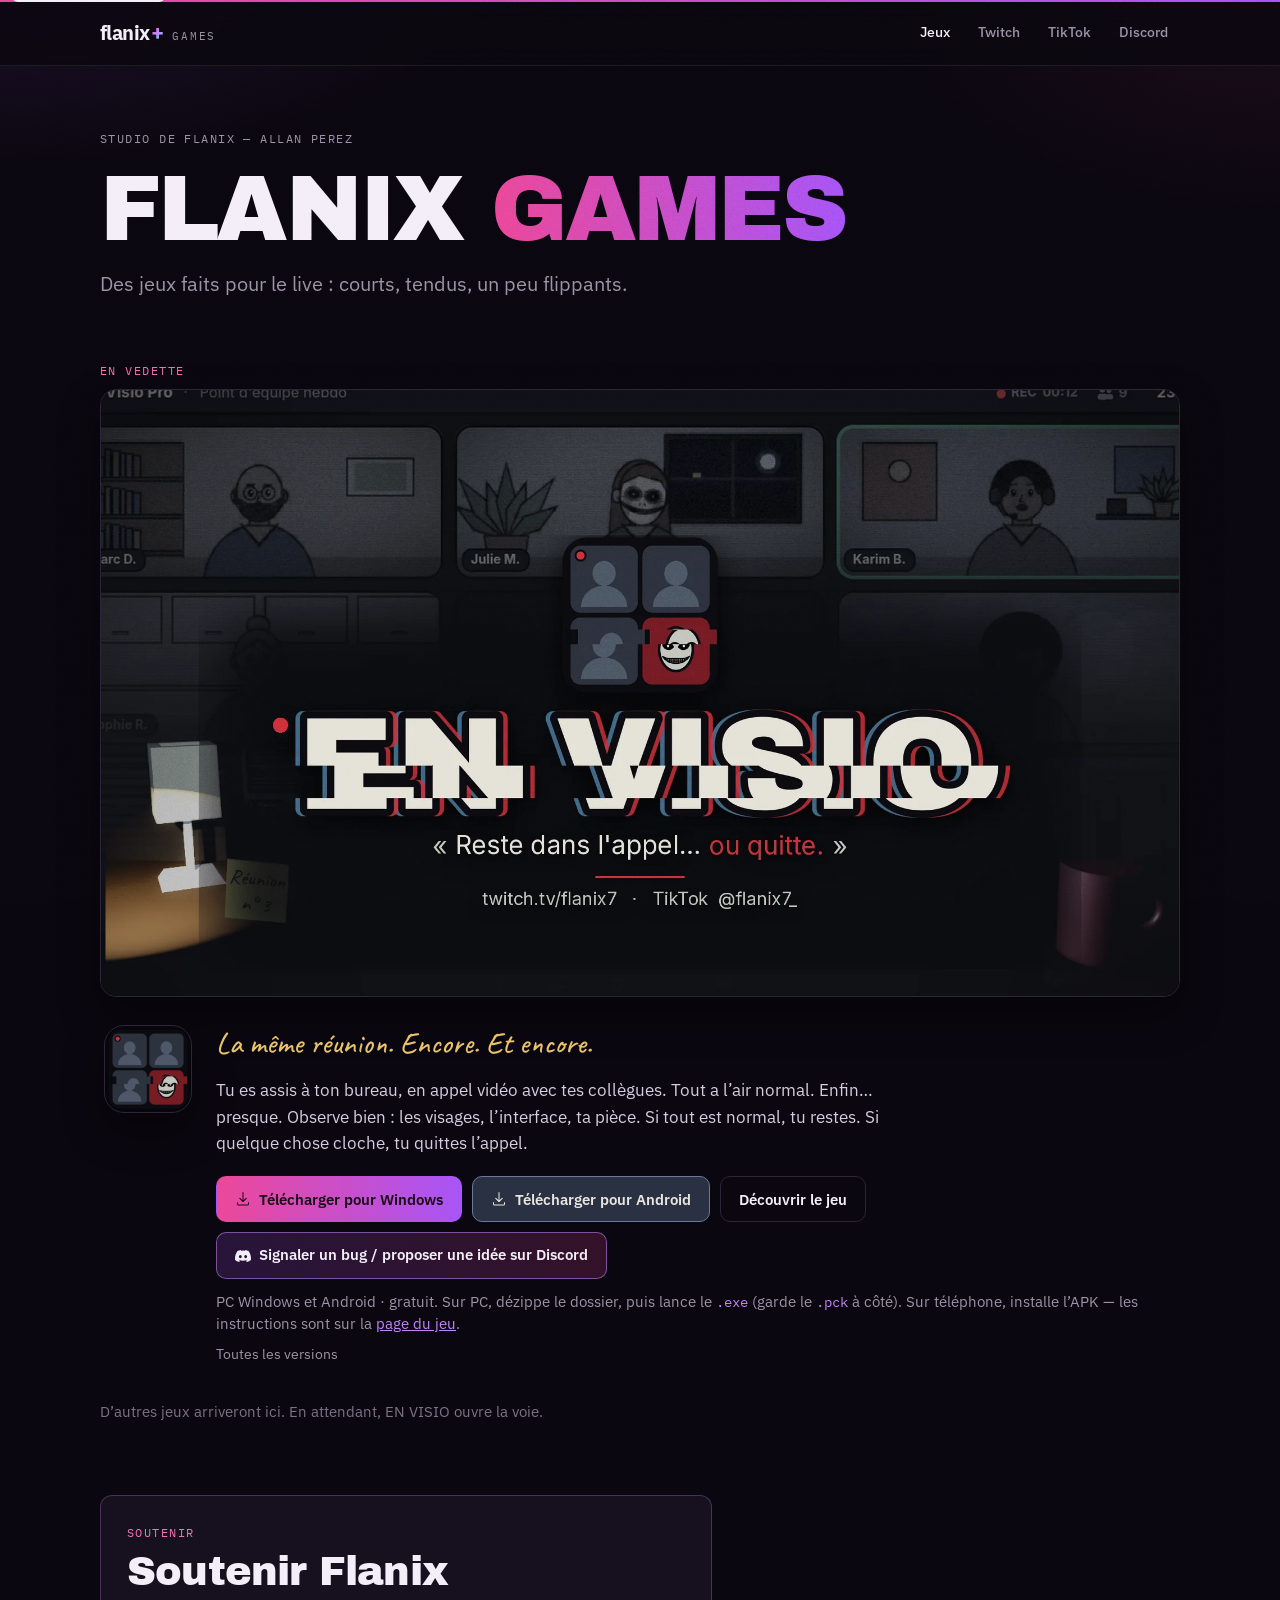
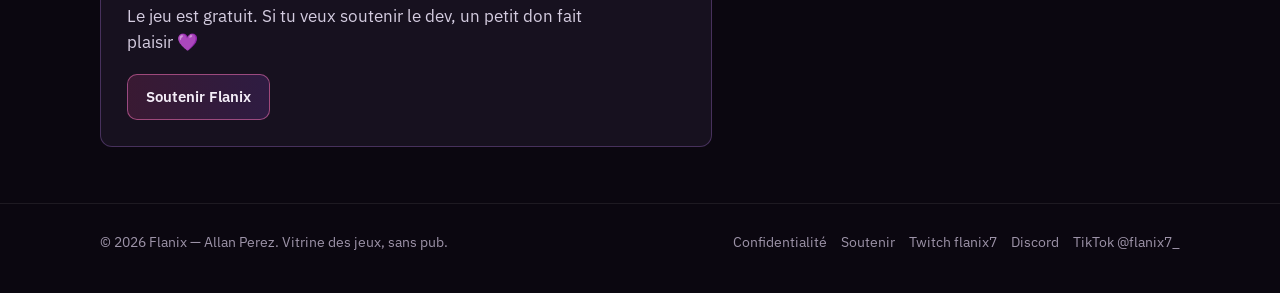
==== commit 7a9aca30: "Mise à jour du site Flanix Games" ====
--- a/index.html
+++ b/index.html
@@ -4,12 +4,12 @@
   <meta charset="utf-8">
   <meta name="viewport" content="width=device-width, initial-scale=1">
   <title>Flanix Games — les jeux de Flanix</title>
-  <meta name="description" content="Flanix Games, les jeux de Flanix (Allan Perez). EN VISIO : une horreur à anomalies dans une visio de nuit. Disponible sur PC Windows.">
+  <meta name="description" content="Flanix Games, les jeux de Flanix (Allan Perez). EN VISIO : une horreur à anomalies dans une visio de nuit. Disponible sur PC Windows et Android.">
   <meta name="theme-color" content="#0b0710">
   <meta name="color-scheme" content="dark">
   <link rel="canonical" href="https://flanix7.github.io/">
   <meta property="og:title" content="Flanix Games — les jeux de Flanix">
-  <meta property="og:description" content="Des jeux faits pour le live — courts, tendus, un peu flippants. Premier jeu : EN VISIO, disponible sur PC Windows.">
+  <meta property="og:description" content="Des jeux faits pour le live — courts, tendus, un peu flippants. Premier jeu : EN VISIO, disponible sur PC Windows et Android.">
   <meta property="og:type" content="website">
   <meta property="og:url" content="https://flanix7.github.io/">
   <meta property="og:image" content="https://flanix7.github.io/assets/img/en-visio/og.jpg">
@@ -75,13 +75,17 @@
                   <svg width="16" height="16" viewBox="0 0 16 16" aria-hidden="true" fill="currentColor"><path d="M8.5 1.5a.5.5 0 0 0-1 0v7.8L5.15 7.05a.5.5 0 1 0-.7.7l3.2 3.2a.5.5 0 0 0 .7 0l3.2-3.2a.5.5 0 1 0-.7-.7L8.5 9.3V1.5ZM2.5 11a.5.5 0 0 0-.5.5V13a1.5 1.5 0 0 0 1.5 1.5h9A1.5 1.5 0 0 0 14 13v-1.5a.5.5 0 0 0-1 0V13a.5.5 0 0 1-.5.5h-9A.5.5 0 0 1 3 13v-1.5a.5.5 0 0 0-.5-.5Z"/></svg>
                   Télécharger pour Windows
                 </a>
+                <a class="btn btn-android btn-dl" href="https://github.com/Flanix7/en-visio/releases/latest/download/EN_VISIO_Android.apk" download="EN_VISIO_Android.apk">
+                  <svg width="16" height="16" viewBox="0 0 16 16" aria-hidden="true" fill="currentColor"><path d="M8.5 1.5a.5.5 0 0 0-1 0v7.8L5.15 7.05a.5.5 0 1 0-.7.7l3.2 3.2a.5.5 0 0 0 .7 0l3.2-3.2a.5.5 0 1 0-.7-.7L8.5 9.3V1.5ZM2.5 11a.5.5 0 0 0-.5.5V13a1.5 1.5 0 0 0 1.5 1.5h9A1.5 1.5 0 0 0 14 13v-1.5a.5.5 0 0 0-1 0V13a.5.5 0 0 1-.5.5h-9A.5.5 0 0 1 3 13v-1.5a.5.5 0 0 0-.5-.5Z"/></svg>
+                  Télécharger pour Android
+                </a>
                 <a class="btn btn-ghost" href="jeux/en-visio.html">Découvrir le jeu</a>
                 <a class="btn btn-discord" href="https://discord.gg/pwP6m9rb8t" target="_blank" rel="noopener noreferrer">
                   <svg width="16" height="16" viewBox="0 0 24 24" aria-hidden="true" fill="currentColor"><path d="M20.317 4.37a19.791 19.791 0 0 0-4.885-1.515.074.074 0 0 0-.079.037c-.21.375-.444.864-.608 1.25a18.27 18.27 0 0 0-5.487 0 12.64 12.64 0 0 0-.617-1.25.077.077 0 0 0-.079-.037A19.736 19.736 0 0 0 3.677 4.37a.07.07 0 0 0-.032.027C.533 9.046-.32 13.58.099 18.057a.082.082 0 0 0 .031.057 19.9 19.9 0 0 0 5.993 3.03.078.078 0 0 0 .084-.028 14.09 14.09 0 0 0 1.226-1.994.076.076 0 0 0-.041-.106 13.107 13.107 0 0 1-1.872-.892.077.077 0 0 1-.008-.128 10.2 10.2 0 0 0 .372-.292.074.074 0 0 1 .077-.01c3.928 1.793 8.18 1.793 12.062 0a.074.074 0 0 1 .078.01c.12.098.246.198.373.292a.077.077 0 0 1-.006.127 12.299 12.299 0 0 1-1.873.892.077.077 0 0 0-.041.107c.36.698.772 1.362 1.225 1.993a.076.076 0 0 0 .084.028 19.839 19.839 0 0 0 6.002-3.03.077.077 0 0 0 .032-.054c.5-5.177-.838-9.674-3.549-13.66a.061.061 0 0 0-.031-.03zM8.02 15.33c-1.183 0-2.157-1.085-2.157-2.419 0-1.333.956-2.419 2.157-2.419 1.21 0 2.176 1.095 2.157 2.42 0 1.333-.956 2.418-2.157 2.418zm7.975 0c-1.183 0-2.157-1.085-2.157-2.419 0-1.333.955-2.419 2.157-2.419 1.21 0 2.176 1.095 2.157 2.42 0 1.333-.946 2.418-2.157 2.418z"/></svg>
                   Signaler un bug / proposer une idée sur Discord
                 </a>
               </div>
-              <p class="dl-note">PC Windows · gratuit. Dézippe le dossier, puis lance le <span class="mono-key">.exe</span> (garde le <span class="mono-key">.pck</span> à côté). Le jeu se met à jour tout seul au lancement.</p>
+              <p class="dl-note">PC Windows et Android · gratuit. Sur PC, dézippe le dossier, puis lance le <span class="mono-key">.exe</span> (garde le <span class="mono-key">.pck</span> à côté). Sur téléphone, installe l’APK — les instructions sont sur la <a href="jeux/en-visio.html#telecharger">page du jeu</a>.</p>
               <p class="dl-more"><a href="https://github.com/Flanix7/en-visio/releases" target="_blank" rel="noopener noreferrer">Toutes les versions</a></p>
             </div>
           </div>
@@ -109,6 +113,7 @@
     <div class="wrap footer-inner">
       <p>© 2026 Flanix — Allan Perez. Vitrine des jeux, sans pub.</p>
       <nav class="footer-links" aria-label="Réseaux">
+        <a href="confidentialite.html">Confidentialité</a>
         <a href="#soutenir">Soutenir</a>
         <a href="https://twitch.tv/flanix7" target="_blank" rel="noopener noreferrer">Twitch flanix7</a>
         <a href="https://discord.gg/pwP6m9rb8t" target="_blank" rel="noopener noreferrer">Discord</a>
--- a/css/style.css
+++ b/css/style.css
@@ -877,3 +877,30 @@
   color: var(--text);
   filter: brightness(1.08);
 }
+
+.btn-android {
+  background: #2a3142;
+  border-color: #6b7a9a;
+  color: #e8e6de;
+}
+.btn-android:hover { filter: brightness(1.1); color: #fff; }
+
+/* Page confidentialité */
+.legal-wrap { max-width: 720px; }
+.legal h1 {
+  font-family: var(--display);
+  font-weight: 400;
+  font-size: clamp(32px, 5vw, 48px);
+  letter-spacing: -0.03em;
+  margin: 0 0 18px;
+}
+.legal-lead { font-size: 18px; color: var(--muted); margin: 0 0 28px; }
+.legal h2 {
+  font-family: var(--display);
+  font-weight: 400;
+  font-size: 26px;
+  margin: 28px 0 10px;
+}
+.legal p, .legal li { color: var(--text); line-height: 1.55; }
+.legal ul { margin: 0 0 16px; padding-left: 1.2em; }
+.legal li { margin: 0 0 8px; }
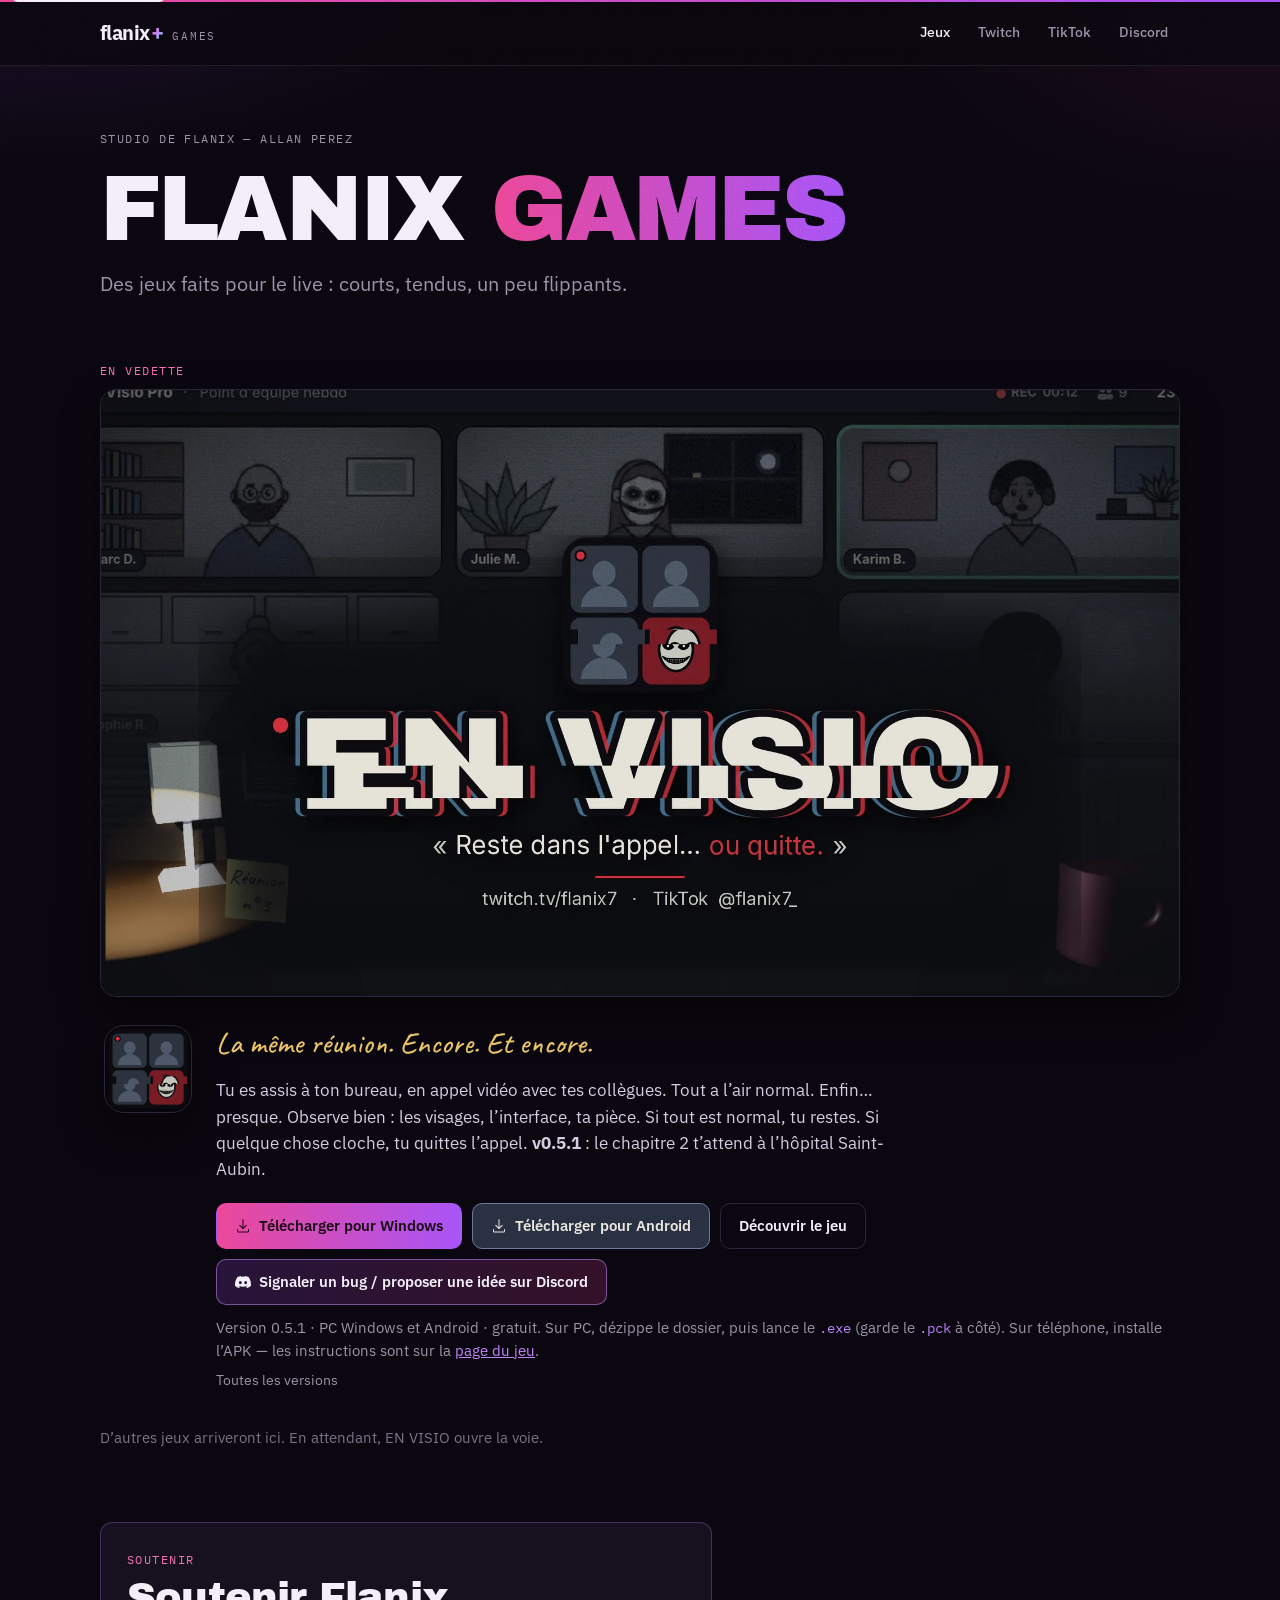
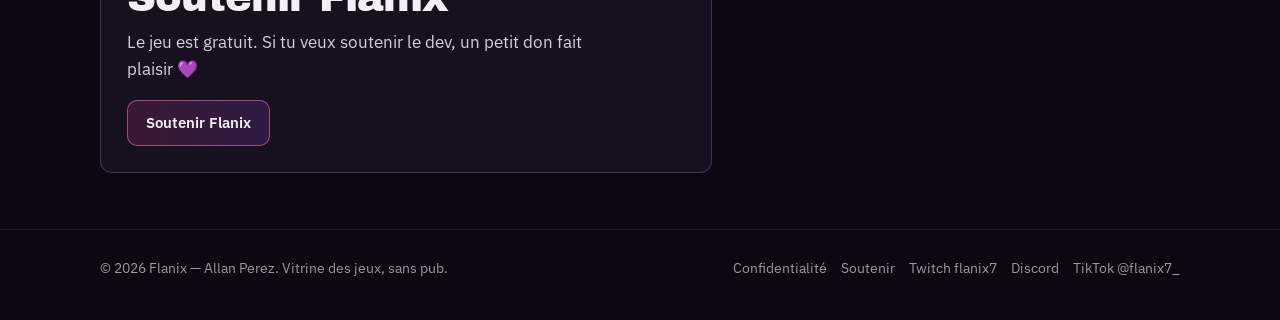
==== commit 85700b7c: "Mise à jour du site Flanix Games" ====
--- a/index.html
+++ b/index.html
@@ -69,7 +69,7 @@
             <img class="featured-icon" src="assets/img/en-visio/icon.png" width="96" height="96" alt="">
             <div class="featured-text">
               <p class="hand featured-hand">La même réunion. Encore. Et encore.</p>
-              <p class="featured-pitch">Tu es assis à ton bureau, en appel vidéo avec tes collègues. Tout a l’air normal. Enfin… presque. Observe bien&nbsp;: les visages, l’interface, ta pièce. Si tout est normal, tu restes. Si quelque chose cloche, tu quittes l’appel.</p>
+              <p class="featured-pitch">Tu es assis à ton bureau, en appel vidéo avec tes collègues. Tout a l’air normal. Enfin… presque. Observe bien&nbsp;: les visages, l’interface, ta pièce. Si tout est normal, tu restes. Si quelque chose cloche, tu quittes l’appel. <strong>v0.5.1</strong>&nbsp;: le chapitre 2 t’attend à l’hôpital Saint-Aubin.</p>
               <div class="hero-actions">
                 <a class="btn btn-primary btn-dl" href="https://github.com/Flanix7/en-visio/releases/latest/download/EN_VISIO_Windows.zip" download="EN_VISIO_Windows.zip">
                   <svg width="16" height="16" viewBox="0 0 16 16" aria-hidden="true" fill="currentColor"><path d="M8.5 1.5a.5.5 0 0 0-1 0v7.8L5.15 7.05a.5.5 0 1 0-.7.7l3.2 3.2a.5.5 0 0 0 .7 0l3.2-3.2a.5.5 0 1 0-.7-.7L8.5 9.3V1.5ZM2.5 11a.5.5 0 0 0-.5.5V13a1.5 1.5 0 0 0 1.5 1.5h9A1.5 1.5 0 0 0 14 13v-1.5a.5.5 0 0 0-1 0V13a.5.5 0 0 1-.5.5h-9A.5.5 0 0 1 3 13v-1.5a.5.5 0 0 0-.5-.5Z"/></svg>
@@ -85,7 +85,7 @@
                   Signaler un bug / proposer une idée sur Discord
                 </a>
               </div>
-              <p class="dl-note">PC Windows et Android · gratuit. Sur PC, dézippe le dossier, puis lance le <span class="mono-key">.exe</span> (garde le <span class="mono-key">.pck</span> à côté). Sur téléphone, installe l’APK — les instructions sont sur la <a href="jeux/en-visio.html#telecharger">page du jeu</a>.</p>
+              <p class="dl-note">Version 0.5.1 · PC Windows et Android · gratuit. Sur PC, dézippe le dossier, puis lance le <span class="mono-key">.exe</span> (garde le <span class="mono-key">.pck</span> à côté). Sur téléphone, installe l’APK — les instructions sont sur la <a href="jeux/en-visio.html#telecharger">page du jeu</a>.</p>
               <p class="dl-more"><a href="https://github.com/Flanix7/en-visio/releases" target="_blank" rel="noopener noreferrer">Toutes les versions</a></p>
             </div>
           </div>
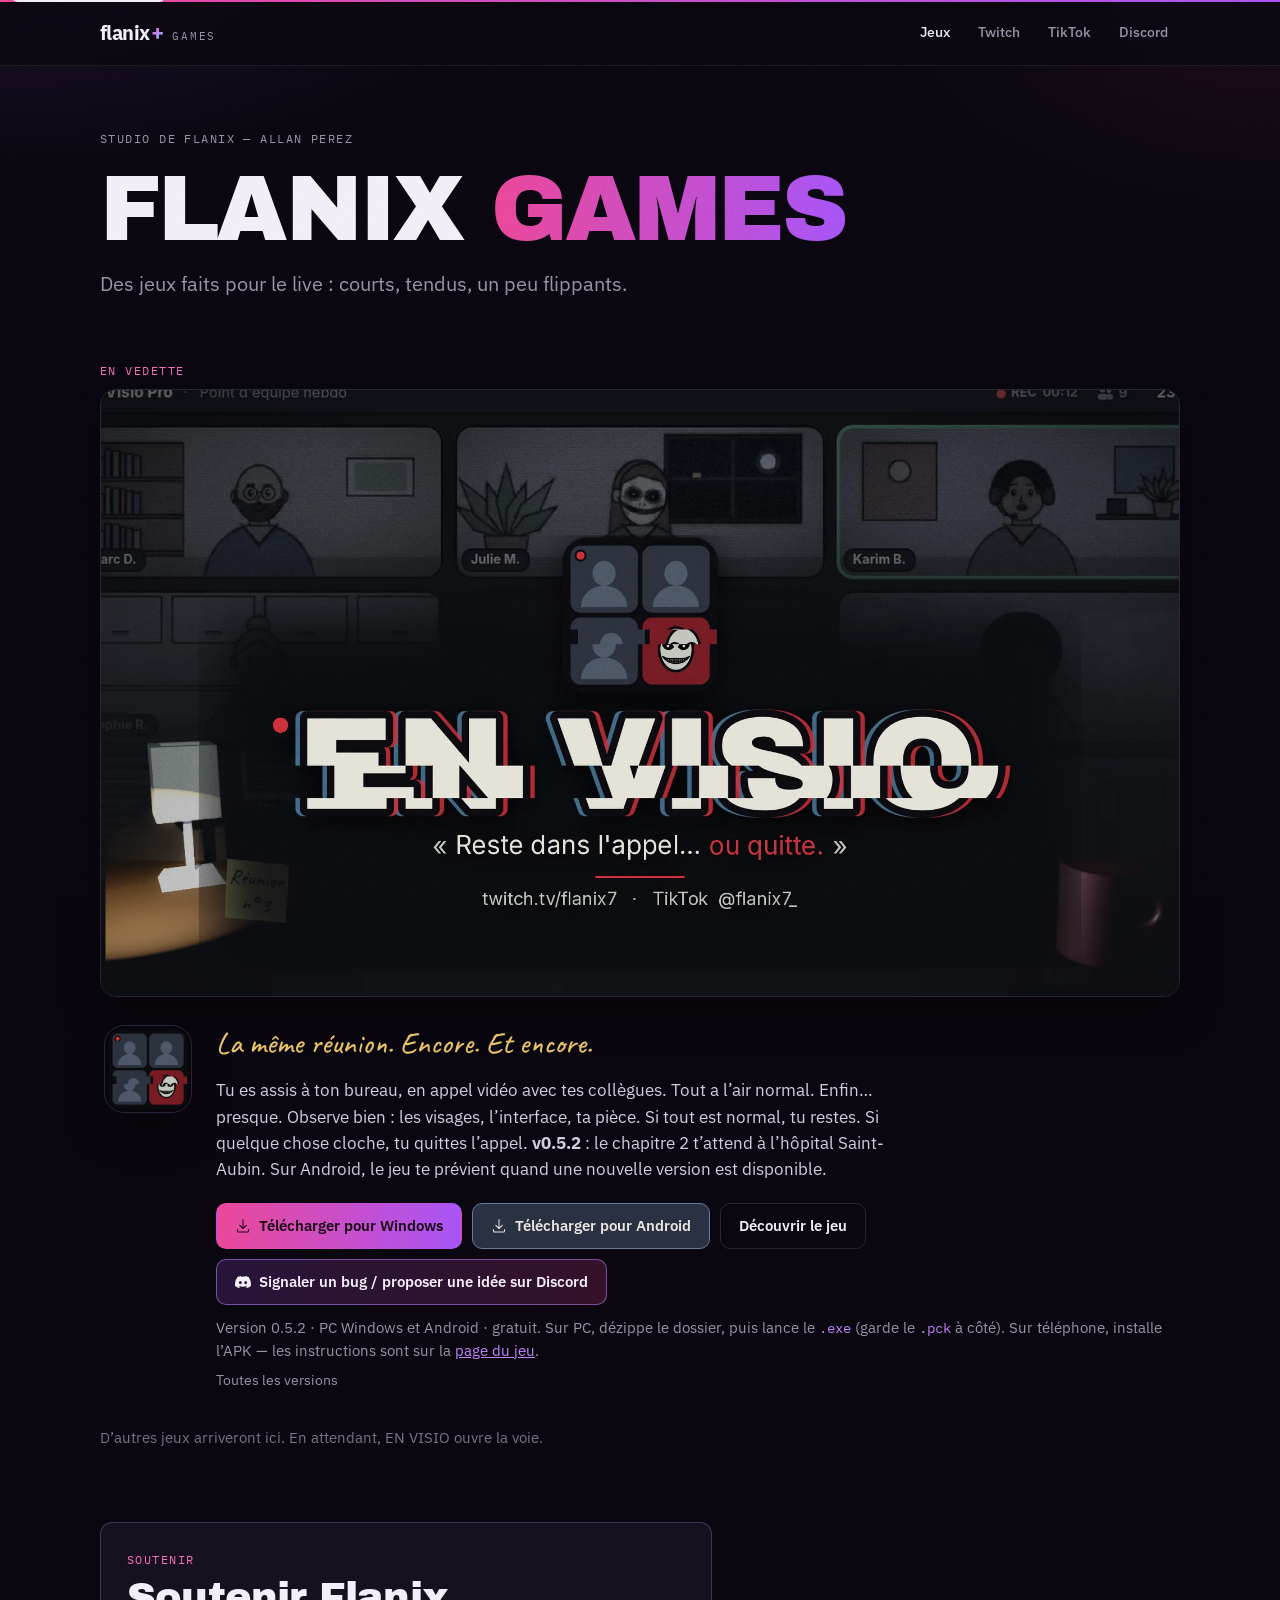
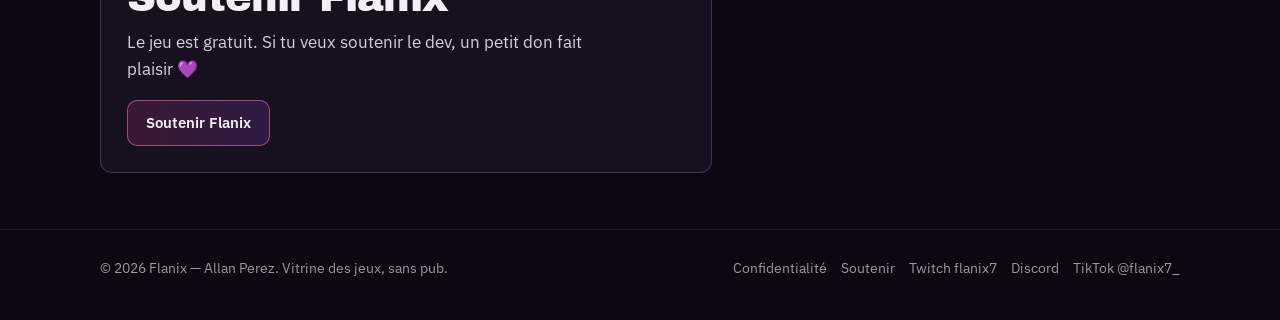
==== commit 119eebc6: "Mise à jour du site Flanix Games" ====
--- a/index.html
+++ b/index.html
@@ -69,7 +69,7 @@
             <img class="featured-icon" src="assets/img/en-visio/icon.png" width="96" height="96" alt="">
             <div class="featured-text">
               <p class="hand featured-hand">La même réunion. Encore. Et encore.</p>
-              <p class="featured-pitch">Tu es assis à ton bureau, en appel vidéo avec tes collègues. Tout a l’air normal. Enfin… presque. Observe bien&nbsp;: les visages, l’interface, ta pièce. Si tout est normal, tu restes. Si quelque chose cloche, tu quittes l’appel. <strong>v0.5.1</strong>&nbsp;: le chapitre 2 t’attend à l’hôpital Saint-Aubin.</p>
+              <p class="featured-pitch">Tu es assis à ton bureau, en appel vidéo avec tes collègues. Tout a l’air normal. Enfin… presque. Observe bien&nbsp;: les visages, l’interface, ta pièce. Si tout est normal, tu restes. Si quelque chose cloche, tu quittes l’appel. <strong>v0.5.2</strong>&nbsp;: le chapitre 2 t’attend à l’hôpital Saint-Aubin. Sur Android, le jeu te prévient quand une nouvelle version est disponible.</p>
               <div class="hero-actions">
                 <a class="btn btn-primary btn-dl" href="https://github.com/Flanix7/en-visio/releases/latest/download/EN_VISIO_Windows.zip" download="EN_VISIO_Windows.zip">
                   <svg width="16" height="16" viewBox="0 0 16 16" aria-hidden="true" fill="currentColor"><path d="M8.5 1.5a.5.5 0 0 0-1 0v7.8L5.15 7.05a.5.5 0 1 0-.7.7l3.2 3.2a.5.5 0 0 0 .7 0l3.2-3.2a.5.5 0 1 0-.7-.7L8.5 9.3V1.5ZM2.5 11a.5.5 0 0 0-.5.5V13a1.5 1.5 0 0 0 1.5 1.5h9A1.5 1.5 0 0 0 14 13v-1.5a.5.5 0 0 0-1 0V13a.5.5 0 0 1-.5.5h-9A.5.5 0 0 1 3 13v-1.5a.5.5 0 0 0-.5-.5Z"/></svg>
@@ -85,7 +85,7 @@
                   Signaler un bug / proposer une idée sur Discord
                 </a>
               </div>
-              <p class="dl-note">Version 0.5.1 · PC Windows et Android · gratuit. Sur PC, dézippe le dossier, puis lance le <span class="mono-key">.exe</span> (garde le <span class="mono-key">.pck</span> à côté). Sur téléphone, installe l’APK — les instructions sont sur la <a href="jeux/en-visio.html#telecharger">page du jeu</a>.</p>
+              <p class="dl-note">Version 0.5.2 · PC Windows et Android · gratuit. Sur PC, dézippe le dossier, puis lance le <span class="mono-key">.exe</span> (garde le <span class="mono-key">.pck</span> à côté). Sur téléphone, installe l’APK — les instructions sont sur la <a href="jeux/en-visio.html#telecharger">page du jeu</a>.</p>
               <p class="dl-more"><a href="https://github.com/Flanix7/en-visio/releases" target="_blank" rel="noopener noreferrer">Toutes les versions</a></p>
             </div>
           </div>
@@ -122,5 +122,6 @@
     </div>
   </footer>
   <script src="js/main.js" defer></script>
+  <script data-goatcounter="https://flanix7.goatcounter.com/count" async src="//gc.zgo.at/count.js"></script>
 </body>
 </html>
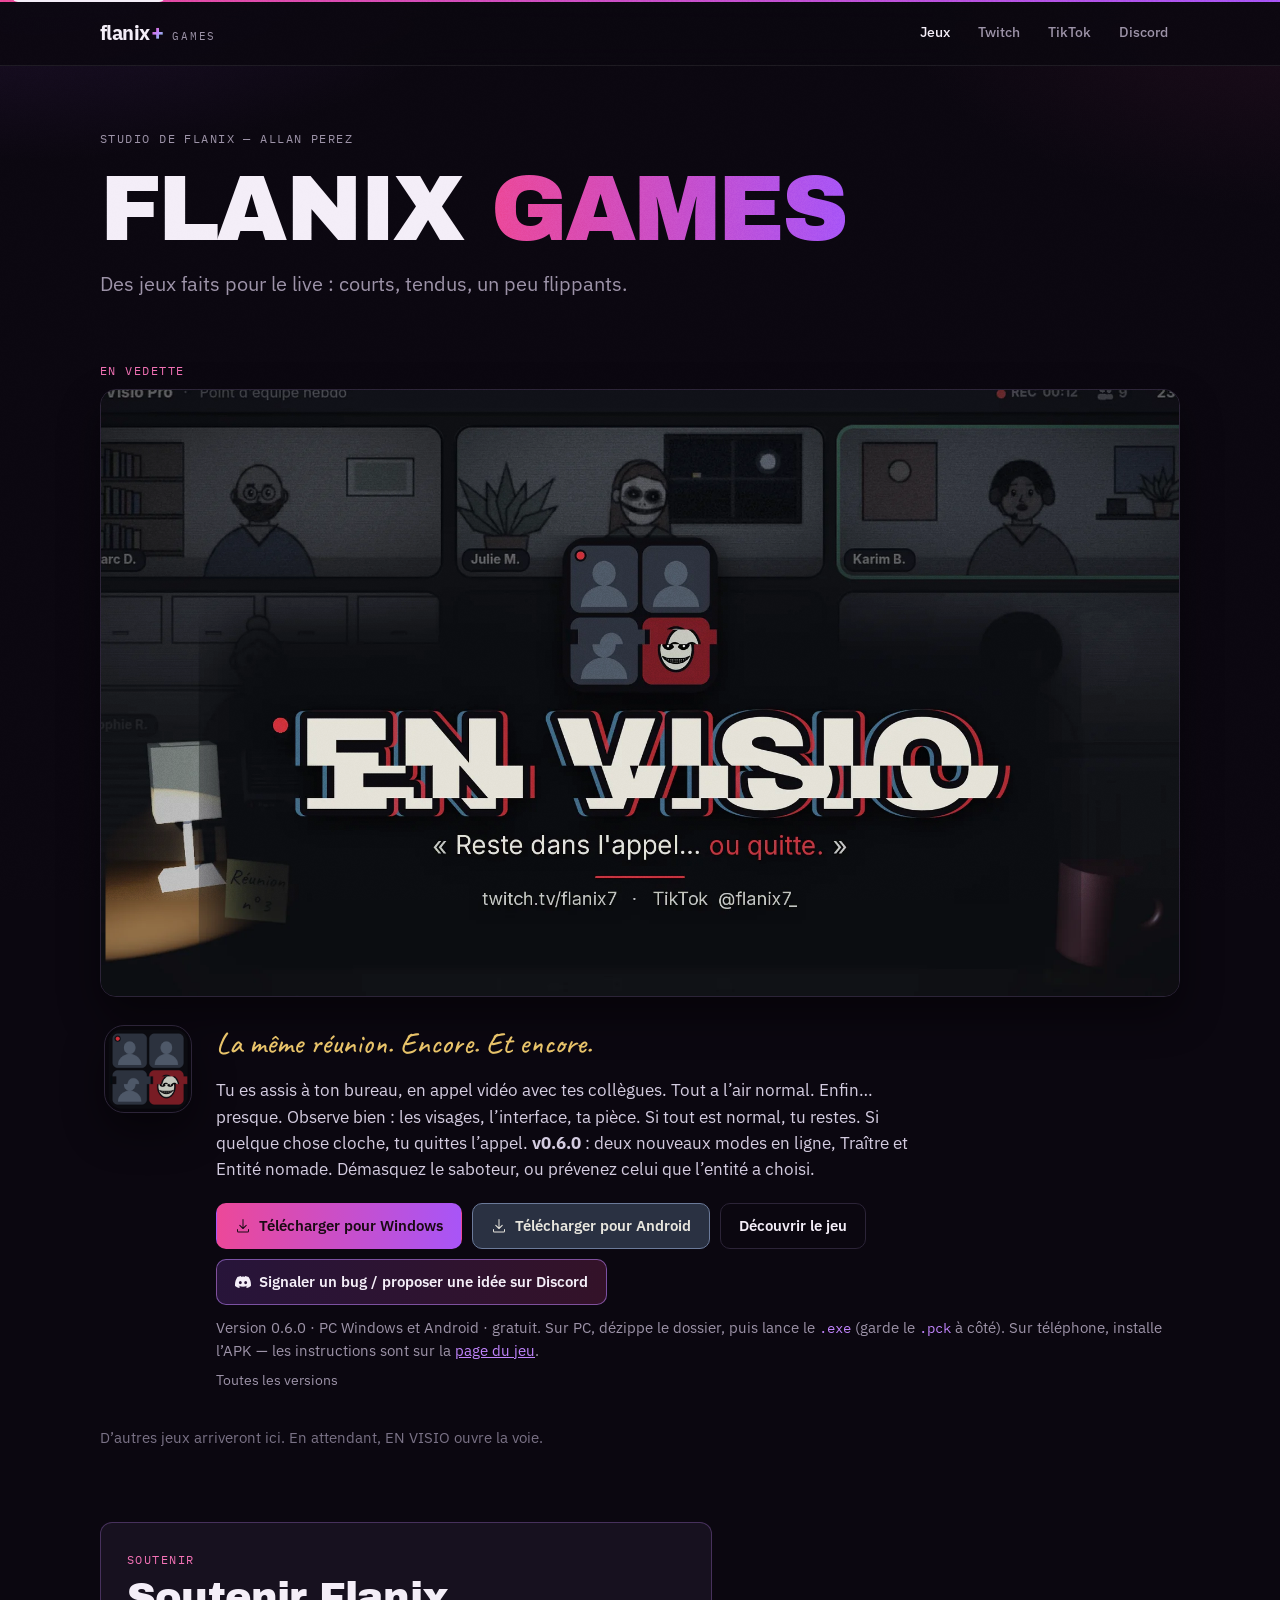
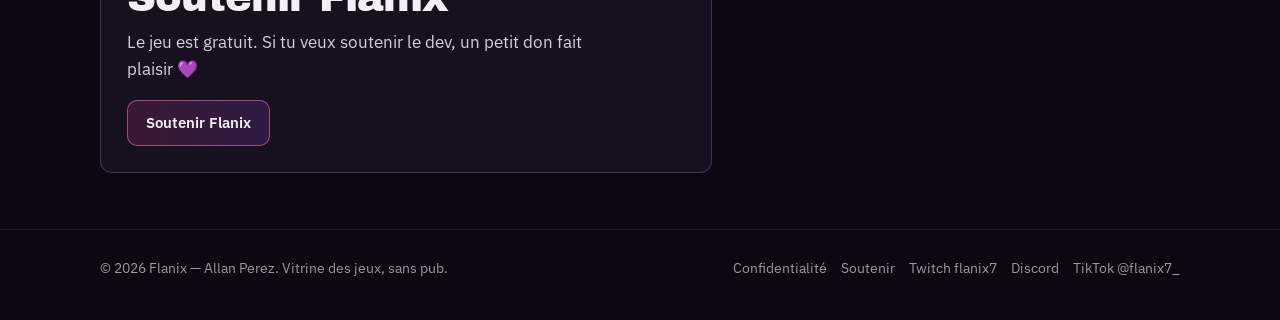
==== commit 0b207311: "Mise à jour du site Flanix Games" ====
--- a/index.html
+++ b/index.html
@@ -69,7 +69,7 @@
             <img class="featured-icon" src="assets/img/en-visio/icon.png" width="96" height="96" alt="">
             <div class="featured-text">
               <p class="hand featured-hand">La même réunion. Encore. Et encore.</p>
-              <p class="featured-pitch">Tu es assis à ton bureau, en appel vidéo avec tes collègues. Tout a l’air normal. Enfin… presque. Observe bien&nbsp;: les visages, l’interface, ta pièce. Si tout est normal, tu restes. Si quelque chose cloche, tu quittes l’appel. <strong>v0.5.2</strong>&nbsp;: le chapitre 2 t’attend à l’hôpital Saint-Aubin. Sur Android, le jeu te prévient quand une nouvelle version est disponible.</p>
+              <p class="featured-pitch">Tu es assis à ton bureau, en appel vidéo avec tes collègues. Tout a l’air normal. Enfin… presque. Observe bien&nbsp;: les visages, l’interface, ta pièce. Si tout est normal, tu restes. Si quelque chose cloche, tu quittes l’appel. <strong>v0.6.0</strong>&nbsp;: deux nouveaux modes en ligne, Traître et Entité nomade. Démasquez le saboteur, ou prévenez celui que l’entité a choisi.</p>
               <div class="hero-actions">
                 <a class="btn btn-primary btn-dl" href="https://github.com/Flanix7/en-visio/releases/latest/download/EN_VISIO_Windows.zip" download="EN_VISIO_Windows.zip">
                   <svg width="16" height="16" viewBox="0 0 16 16" aria-hidden="true" fill="currentColor"><path d="M8.5 1.5a.5.5 0 0 0-1 0v7.8L5.15 7.05a.5.5 0 1 0-.7.7l3.2 3.2a.5.5 0 0 0 .7 0l3.2-3.2a.5.5 0 1 0-.7-.7L8.5 9.3V1.5ZM2.5 11a.5.5 0 0 0-.5.5V13a1.5 1.5 0 0 0 1.5 1.5h9A1.5 1.5 0 0 0 14 13v-1.5a.5.5 0 0 0-1 0V13a.5.5 0 0 1-.5.5h-9A.5.5 0 0 1 3 13v-1.5a.5.5 0 0 0-.5-.5Z"/></svg>
@@ -85,7 +85,7 @@
                   Signaler un bug / proposer une idée sur Discord
                 </a>
               </div>
-              <p class="dl-note">Version 0.5.2 · PC Windows et Android · gratuit. Sur PC, dézippe le dossier, puis lance le <span class="mono-key">.exe</span> (garde le <span class="mono-key">.pck</span> à côté). Sur téléphone, installe l’APK — les instructions sont sur la <a href="jeux/en-visio.html#telecharger">page du jeu</a>.</p>
+              <p class="dl-note">Version 0.6.0 · PC Windows et Android · gratuit. Sur PC, dézippe le dossier, puis lance le <span class="mono-key">.exe</span> (garde le <span class="mono-key">.pck</span> à côté). Sur téléphone, installe l’APK — les instructions sont sur la <a href="jeux/en-visio.html#telecharger">page du jeu</a>.</p>
               <p class="dl-more"><a href="https://github.com/Flanix7/en-visio/releases" target="_blank" rel="noopener noreferrer">Toutes les versions</a></p>
             </div>
           </div>
